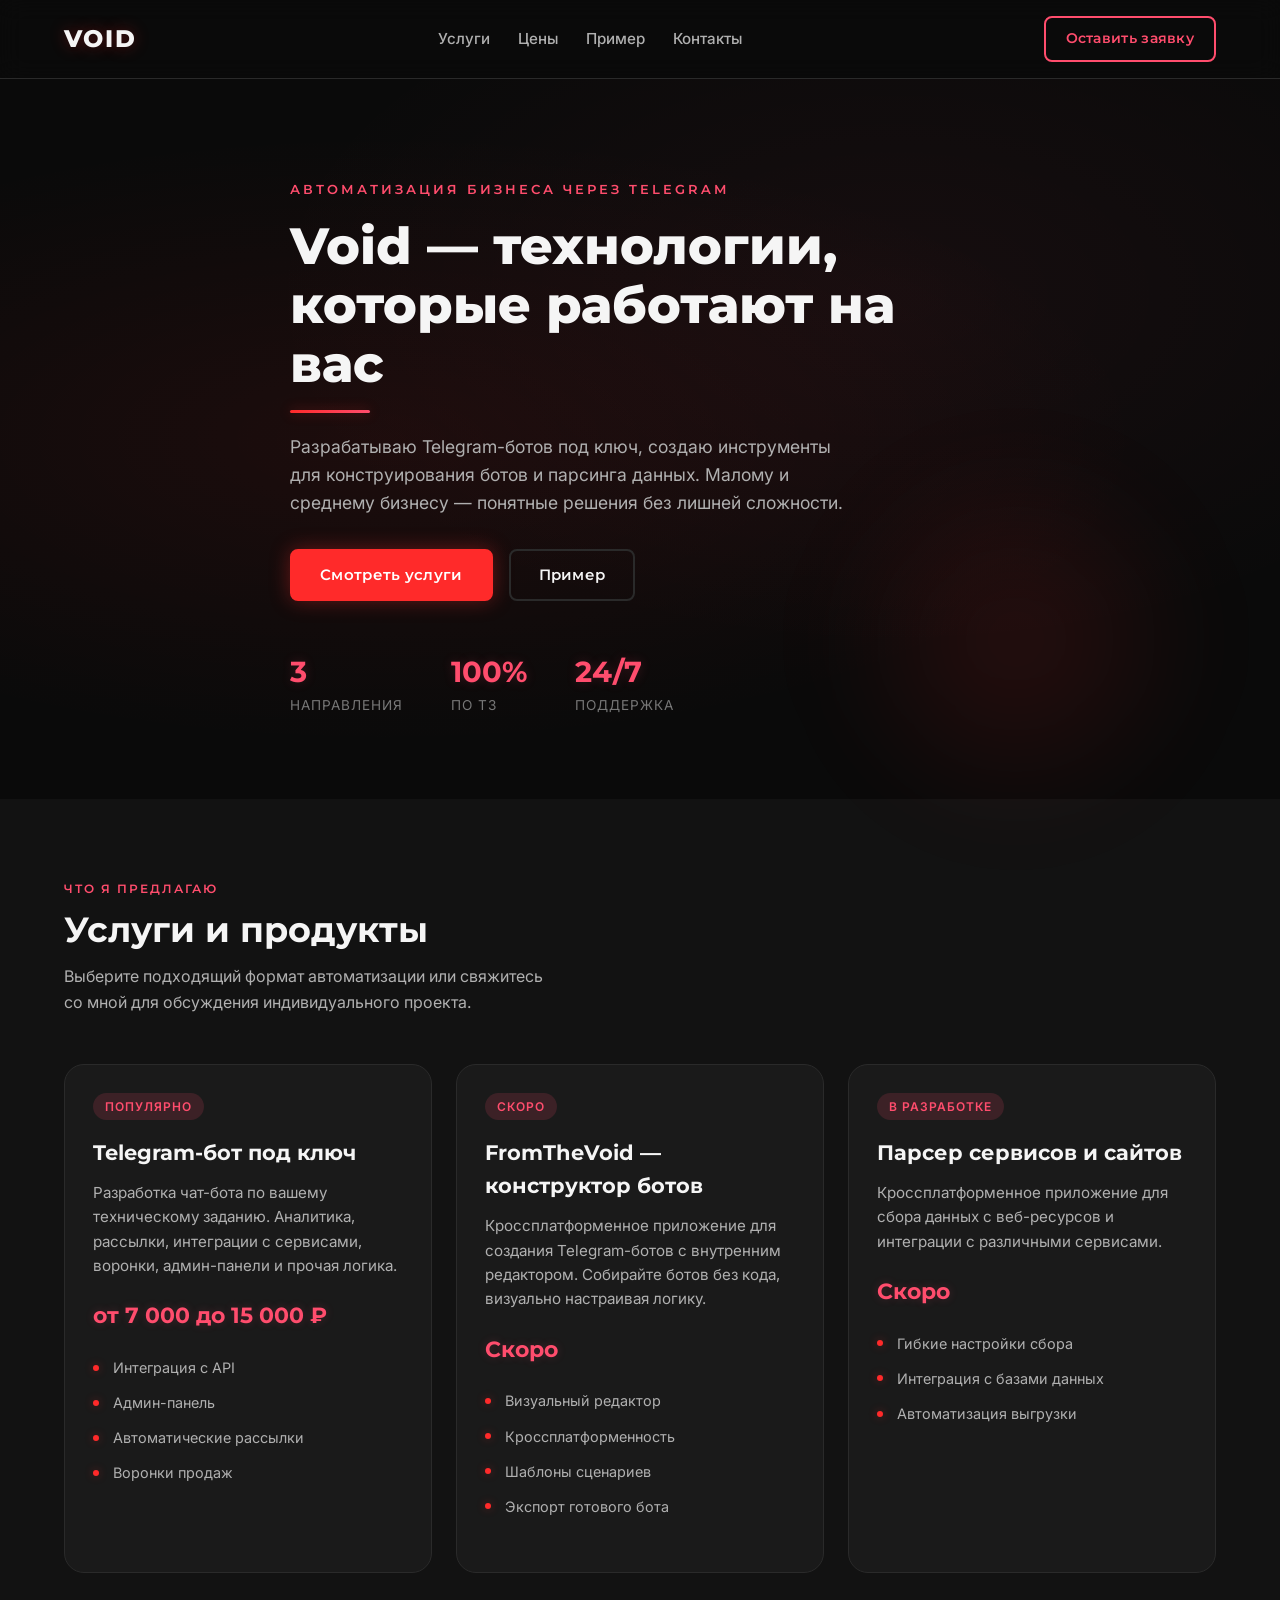
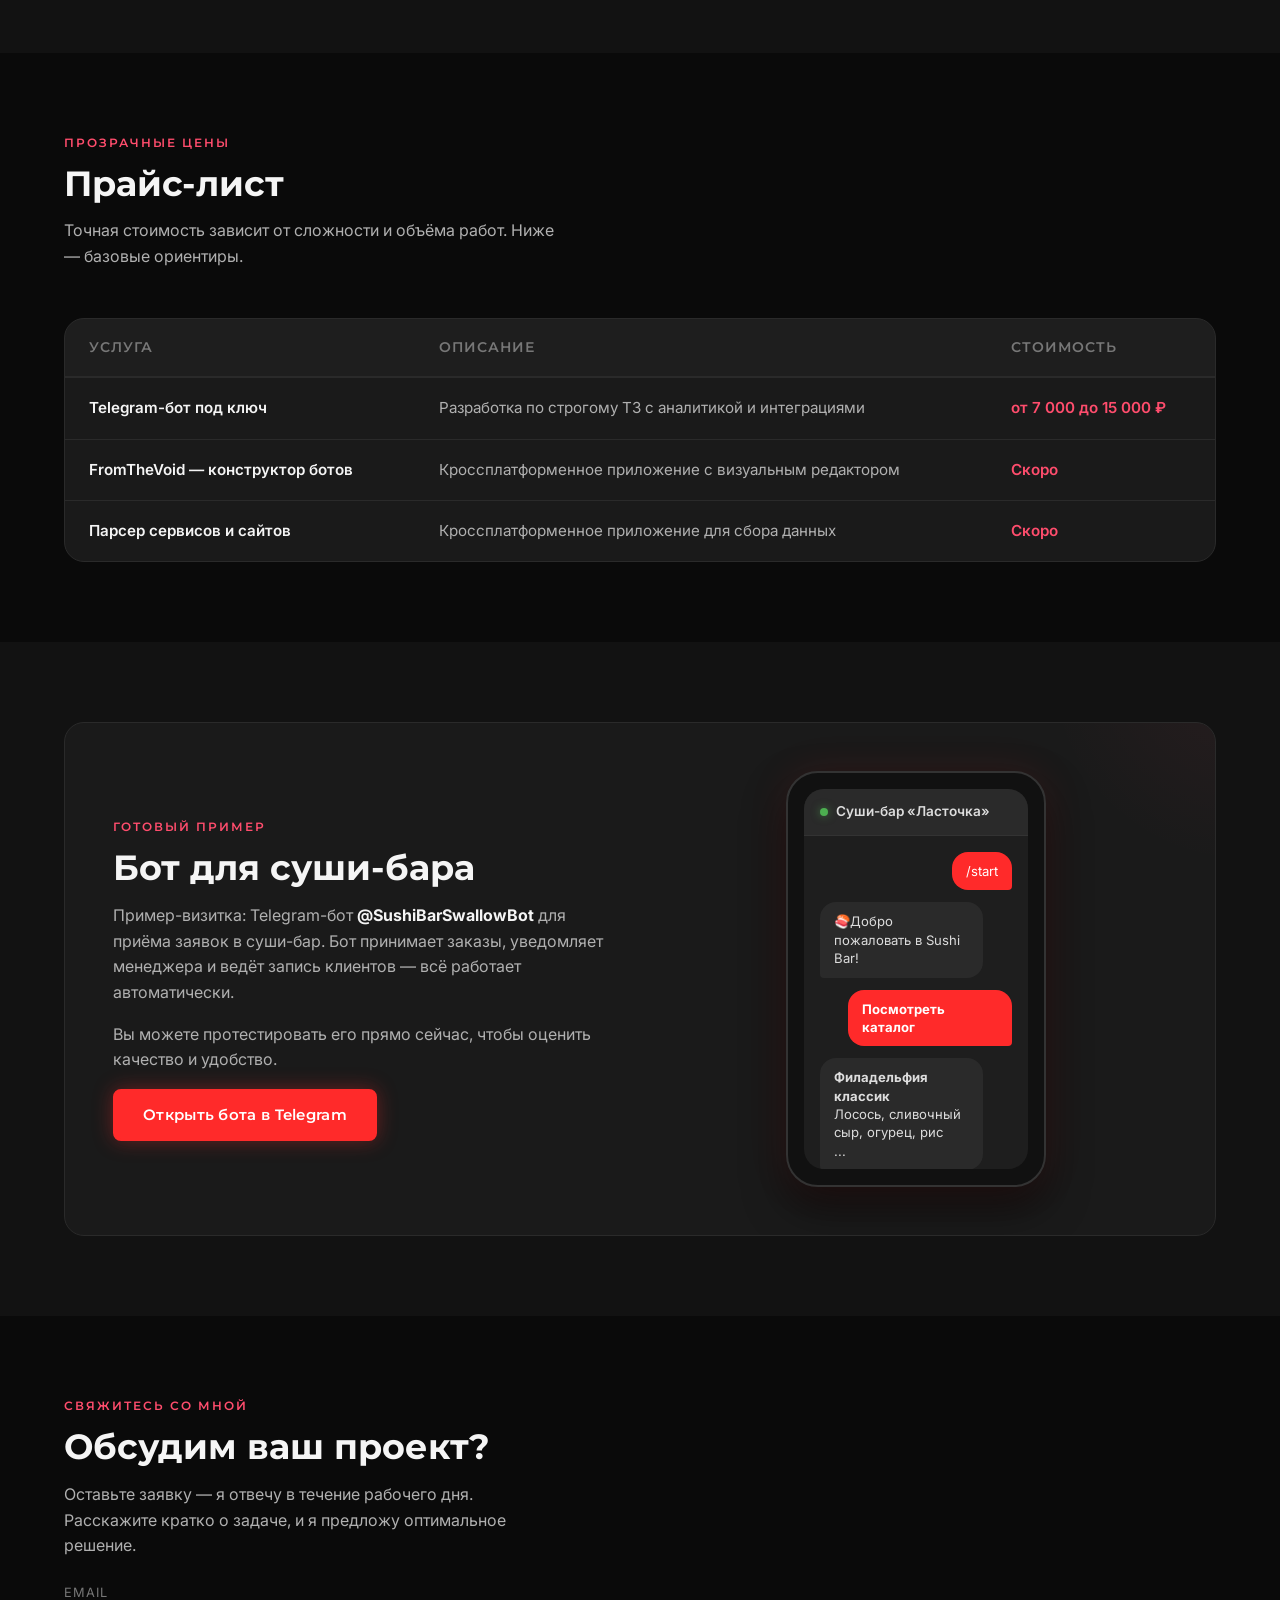
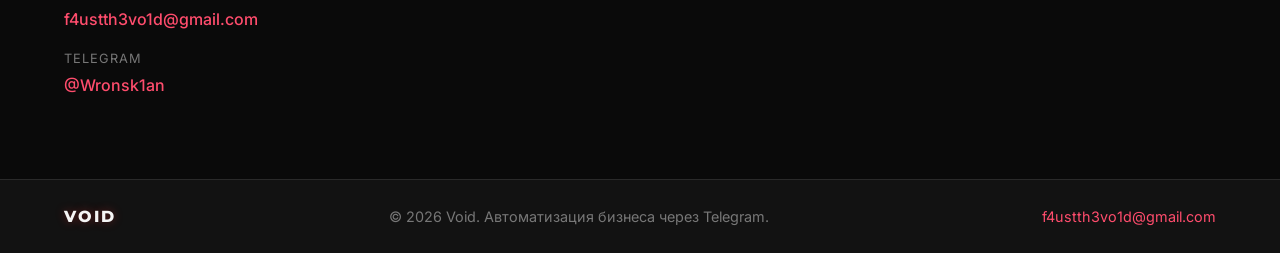
==== index.html @ 46e6a16b "Final change (27.08.26)" ====
<!DOCTYPE html>
<meta charset="UTF-8">
<html lang="ru">
<head>
  <meta charset="UTF-8">
  <meta name="viewport" content="width=device-width, initial-scale=1.0">
  <title>Void — автоматизация бизнеса</title>
  <link rel="preconnect" href="https://fonts.googleapis.com">
  <link rel="preconnect" href="https://fonts.gstatic.com" crossorigin>
  <link href="https://fonts.googleapis.com/css2?family=Inter:wght@400;500;600&family=Montserrat:wght@600;700;800&display=swap" rel="stylesheet">
  <link rel="stylesheet" href="styles.css">
</head>
<body>
  <header class="site-header">
    <div class="container header-inner">
      <a href="#" class="logo">VOID</a>
      <nav class="main-nav">
        <a href="#services">Услуги</a>
        <a href="#pricing">Цены</a>
        <a href="#example">Пример</a>
        <a href="#contact">Контакты</a>
      </nav>
      <a href="#contact" class="btn btn-outline header-cta">Оставить заявку</a>
    </div>
  </header>

  <main>
    <section class="hero">
      <div class="container">
        <div class="hero-content">
          <p class="hero-subtitle">Автоматизация бизнеса через Telegram</p>
          <h1 class="hero-title">Void — технологии, которые работают на вас</h1>
          <p class="hero-description">
            Разрабатываю Telegram-ботов под ключ, создаю инструменты для конструирования ботов и парсинга данных.
            Малому и среднему бизнесу — понятные решения без лишней сложности.
          </p>
          <div class="hero-actions">
            <a href="#services" class="btn btn-primary">Смотреть услуги</a>
            <a href="#example" class="btn btn-ghost">Пример</a>
          </div>
          <div class="hero-stats">
            <div class="stat-item">
              <span class="stat-value">3</span>
              <span class="stat-label">направления</span>
            </div>
            <div class="stat-item">
              <span class="stat-value">100%</span>
              <span class="stat-label">по ТЗ</span>
            </div>
            <div class="stat-item">
              <span class="stat-value">24/7</span>
              <span class="stat-label">поддержка</span>
            </div>
          </div>
        </div>
      </div>
      <div class="hero-glow"></div>
    </section>

    <section class="services" id="services">
      <div class="container">
        <div class="section-head">
          <p class="section-label">Что я предлагаю</p>
          <h2 class="section-title">Услуги и продукты</h2>
          <p class="section-desc">Выберите подходящий формат автоматизации или свяжитесь со мной для обсуждения индивидуального проекта.</p>
        </div>
        <div class="services-grid" id="services-grid">
	<!-- Карточки загружаются из JSON -->
        </div>
      </div>
    </section>

    <section class="pricing" id="pricing">
      <div class="container">
        <div class="section-head">
          <p class="section-label">Прозрачные цены</p>
          <h2 class="section-title">Прайс-лист</h2>
          <p class="section-desc">Точная стоимость зависит от сложности и объёма работ. Ниже — базовые ориентиры.</p>
        </div>
        <div class="pricing-table-wrapper">
          <table class="pricing-table">
            <thead>
              <tr>
                <th>Услуга</th>
                <th>Описание</th>
                <th>Стоимость</th>
              </tr>
            </thead>
            <tbody>
              <tr>
                <td data-label="Услуга">Telegram-бот под ключ</td>
                <td data-label="Описание">Разработка по строгому ТЗ с аналитикой и интеграциями</td>
                <td data-label="Стоимость">от 7 000 до 15 000 ₽</td>
              </tr>
              <tr>
                <td data-label="Услуга">FromTheVoid — конструктор ботов</td>
                <td data-label="Описание">Кроссплатформенное приложение с визуальным редактором</td>
                <td data-label="Стоимость">Скоро</td>
              </tr>
              <tr>
                <td data-label="Услуга">Парсер сервисов и сайтов</td>
                <td data-label="Описание">Кроссплатформенное приложение для сбора данных</td>
                <td data-label="Стоимость">Скоро</td>
              </tr>
            </tbody>
          </table>
        </div>
      </div>
    </section>

    <section class="example" id="example">
      <div class="container">
        <div class="example-card">
          <div class="example-info">
            <p class="section-label">Готовый пример</p>
            <h2 class="section-title">Бот для суши-бара</h2>
            <p class="example-text">
              Пример-визитка: Telegram-бот <strong>@SushiBarSwallowBot</strong> для приёма заявок в суши-бар.
              Бот принимает заказы, уведомляет менеджера и ведёт запись клиентов — всё работает автоматически.
            </p>
            <p class="example-text">
              Вы можете протестировать его прямо сейчас, чтобы оценить качество и удобство.
            </p>
            <a href="https://t.me/SushiBarSwallowBot" target="_blank" rel="noopener noreferrer" class="btn btn-primary">Открыть бота в Telegram</a>
          </div>
          <div class="example-visual">
            <div class="phone-mockup">
              <div class="phone-screen">
                <div class="chat-header">
                  <span class="chat-dot"></span>
                  <span>Суши-бар «Ласточка»</span>
                </div>
                <div class="chat-body">
                  <div class="chat-bubble user">/start</div>
                  <div class="chat-bubble bot">🍣Добро пожаловать в Sushi Bar!</div>
                  <div class="chat-bubble user"> <b>Посмотреть каталог</b> </div>
                  <div class="chat-bubble bot"><b>Филадельфия классик</b> <br> Лосось, сливочный сыр, огурец, рис <br> ...</div>
                </div>
              </div>
            </div>
          </div>
        </div>
      </div>
    </section>

    <section class="contact" id="contact">
      <div class="container">
        <div class="contact-grid">
          <div class="contact-info">
            <p class="section-label">Свяжитесь со мной</p>
            <h2 class="section-title">Обсудим ваш проект?</h2>
            <p class="section-desc">
              Оставьте заявку — я отвечу в течение рабочего дня. Расскажите кратко о задаче, и я предложу оптимальное решение.
            </p>
            <div class="contact-methods">
              <div class="contact-method">
                <span class="contact-method-label">Email</span>
                <a href="mailto:f4ustth3vo1d@gmail.com" class="contact-link">f4ustth3vo1d@gmail.com</a>
              </div>
              <div class="contact-method">
                <span class="contact-method-label">Telegram</span>
                <a href="https://t.me/Wronsk1an" class="contact-link" target="_blank" rel="noopener noreferrer">@Wronsk1an</a>
              </div>
            </div>
          </div>
          <!-- <form class="contact-form" id="contact-form">
            <div class="form-group">
              <label for="name">Ваше имя</label>
              <input type="text" id="name" name="name" placeholder="Как к вам обращаться" required>
            </div>
            <div class="form-group">
              <label for="email">Email или Telegram</label>
              <input type="text" id="email" name="email" placeholder="Для ответа" required>
            </div>
            <div class="form-group">
              <label for="message">Описание задачи</label>
              <textarea id="message" name="message" rows="4" placeholder="Кратко опишите, что нужно автоматизировать"></textarea>
            </div>
            <button type="submit" class="btn btn-primary btn-full">Отправить заявку</button>
            <p class="form-note">Нажимая кнопку, вы соглашаетесь на обработку персональных данных</p>
          </form> -->
        </div>
      </div>
    </section>
  </main>

  <footer class="site-footer">
    <div class="container footer-inner">
      <span class="footer-logo">VOID</span>
      <span class="footer-text">© 2026 Void. Автоматизация бизнеса через Telegram.</span>
      <a href="mailto:f4ustth3vo1d@gmail.com" class="footer-link">f4ustth3vo1d@gmail.com</a>
    </div>
  </footer>

  <script src="script.js"></script>
</body>
</html>
---- styles.css ----
:root {
  --bg-primary: #0a0a0a;
  --bg-secondary: #121212;
  --bg-card: #1a1a1a;
  --bg-card-hover: #202020;
  --text-primary: #f5f5f5;
  --text-secondary: #b0b0b0;
  --text-muted: #777777;
  --accent-red: #ff2a2a;
  --accent-red-dark: #cc1111;
  --accent-pink: #ff4d6d;
  --accent-glow: rgba(255, 42, 42, 0.35);
  --accent-glow-soft: rgba(255, 77, 109, 0.2);
  --border-color: #2a2a2a;
  --border-glow: rgba(255, 42, 42, 0.4);
  --radius: 12px;
  --radius-lg: 20px;
  --font-heading: 'Montserrat', sans-serif;
  --font-body: 'Inter', sans-serif;
  --transition: 0.3s ease;
}

* {
  margin: 0;
  padding: 0;
  box-sizing: border-box;
}

html {
  scroll-behavior: smooth;
}

body {
  background-color: var(--bg-primary);
  color: var(--text-primary);
  font-family: var(--font-body);
  line-height: 1.6;
  overflow-x: hidden;
}

.container {
  max-width: 1200px;
  margin: 0 auto;
  padding: 0 24px;
}

/* Кнопки */
.btn {
  display: inline-block;
  padding: 12px 28px;
  border-radius: 8px;
  font-family: var(--font-heading);
  font-weight: 600;
  font-size: 0.95rem;
  text-decoration: none;
  cursor: pointer;
  transition: all var(--transition);
  border: 2px solid transparent;
  letter-spacing: 0.3px;
}

.btn-primary {
  background-color: var(--accent-red);
  color: #fff;
  border-color: var(--accent-red);
  box-shadow: 0 0 20px var(--accent-glow);
}

.btn-primary:hover {
  background-color: var(--accent-red-dark);
  border-color: var(--accent-red-dark);
  box-shadow: 0 0 30px var(--accent-glow);
  transform: translateY(-2px);
}

.btn-outline {
  background: transparent;
  color: var(--accent-pink);
  border-color: var(--accent-pink);
}

.btn-outline:hover {
  background: var(--accent-glow-soft);
  box-shadow: 0 0 20px var(--accent-glow-soft);
}

.btn-ghost {
  background: transparent;
  color: var(--text-primary);
  border-color: var(--border-color);
}

.btn-ghost:hover {
  border-color: var(--accent-pink);
  color: var(--accent-pink);
}

.btn-full {
  width: 100%;
  justify-content: center;
}

/* Шапка */
.site-header {
  position: sticky;
  top: 0;
  z-index: 100;
  background-color: rgba(10, 10, 10, 0.9);
  backdrop-filter: blur(12px);
  border-bottom: 1px solid var(--border-color);
  padding: 16px 0;
}

.header-inner {
  display: flex;
  align-items: center;
  justify-content: space-between;
  gap: 24px;
}

.logo {
  font-family: var(--font-heading);
  font-weight: 800;
  font-size: 1.5rem;
  letter-spacing: 2px;
  color: var(--text-primary);
  text-decoration: none;
  text-shadow: 0 0 15px var(--accent-glow);
}

.main-nav {
  display: flex;
  gap: 28px;
}

.main-nav a {
  color: var(--text-secondary);
  text-decoration: none;
  font-weight: 500;
  font-size: 0.95rem;
  transition: color var(--transition);
}

.main-nav a:hover {
  color: var(--accent-pink);
  text-shadow: 0 0 10px var(--accent-glow-soft);
}

.header-cta {
  padding: 10px 20px;
  font-size: 0.85rem;
}

/* Hero */
.hero {
  position: relative;
  padding: 100px 0 80px;
  min-height: 80vh;
  display: flex;
  align-items: center;
  background: radial-gradient(ellipse at 30% 50%, rgba(255, 42, 42, 0.08) 0%, transparent 60%),
              radial-gradient(ellipse at 70% 30%, rgba(255, 77, 109, 0.05) 0%, transparent 50%);
}

.hero-content {
  max-width: 700px;
  position: relative;
  z-index: 2;
}

.hero-subtitle {
  font-family: var(--font-heading);
  font-weight: 600;
  text-transform: uppercase;
  letter-spacing: 3px;
  font-size: 0.8rem;
  color: var(--accent-pink);
  margin-bottom: 16px;
}

.hero-title {
  font-family: var(--font-heading);
  font-weight: 800;
  font-size: 3.2rem;
  line-height: 1.15;
  margin-bottom: 20px;
  color: var(--text-primary);
}

.hero-title::after {
  content: '';
  display: block;
  width: 80px;
  height: 3px;
  background: linear-gradient(90deg, var(--accent-red), var(--accent-pink));
  margin-top: 16px;
  border-radius: 2px;
  box-shadow: 0 0 12px var(--accent-glow);
}

.hero-description {
  font-size: 1.1rem;
  color: var(--text-secondary);
  margin-bottom: 32px;
  max-width: 560px;
}

.hero-actions {
  display: flex;
  gap: 16px;
  flex-wrap: wrap;
  margin-bottom: 48px;
}

.hero-stats {
  display: flex;
  gap: 48px;
}

.stat-item {
  display: flex;
  flex-direction: column;
}

.stat-value {
  font-family: var(--font-heading);
  font-weight: 700;
  font-size: 1.8rem;
  color: var(--accent-pink);
  text-shadow: 0 0 12px var(--accent-glow-soft);
}

.stat-label {
  font-size: 0.85rem;
  color: var(--text-muted);
  text-transform: uppercase;
  letter-spacing: 1px;
}

.hero-glow {
  position: absolute;
  top: 50%;
  right: 5%;
  width: 400px;
  height: 400px;
  background: radial-gradient(circle, rgba(255, 42, 42, 0.12) 0%, transparent 70%);
  border-radius: 50%;
  filter: blur(40px);
  z-index: 1;
  pointer-events: none;
}

/* Секции */
section {
  padding: 80px 0;
}

.section-head {
  max-width: 600px;
  margin-bottom: 48px;
}

.section-label {
  font-family: var(--font-heading);
  font-weight: 600;
  text-transform: uppercase;
  letter-spacing: 2px;
  font-size: 0.78rem;
  color: var(--accent-pink);
  margin-bottom: 8px;
}

.section-title {
  font-family: var(--font-heading);
  font-weight: 700;
  font-size: 2.2rem;
  line-height: 1.3;
  margin-bottom: 12px;
}

.section-desc {
  color: var(--text-secondary);
  font-size: 1rem;
  max-width: 500px;
}

/* Услуги */
.services {
  background-color: var(--bg-secondary);
}

.services-grid {
  display: grid;
  grid-template-columns: repeat(auto-fit, minmax(300px, 1fr));
  gap: 24px;
}

.service-card {
  background-color: var(--bg-card);
  border: 1px solid var(--border-color);
  border-radius: var(--radius-lg);
  padding: 28px;
  transition: all var(--transition);
  position: relative;
  overflow: hidden;
}

.service-card::before {
  content: '';
  position: absolute;
  top: 0;
  left: 0;
  right: 0;
  height: 3px;
  background: linear-gradient(90deg, var(--accent-red), var(--accent-pink));
  opacity: 0;
  transition: opacity var(--transition);
}

.service-card:hover {
  border-color: var(--border-glow);
  box-shadow: 0 0 30px var(--accent-glow-soft);
  transform: translateY(-4px);
}

.service-card:hover::before {
  opacity: 1;
}

.service-badge {
  display: inline-block;
  padding: 4px 12px;
  border-radius: 20px;
  font-size: 0.75rem;
  font-weight: 600;
  text-transform: uppercase;
  letter-spacing: 1px;
  background-color: rgba(255, 77, 109, 0.15);
  color: var(--accent-pink);
  margin-bottom: 16px;
}

.service-title {
  font-family: var(--font-heading);
  font-weight: 700;
  font-size: 1.3rem;
  margin-bottom: 12px;
  color: var(--text-primary);
}

.service-description {
  color: var(--text-secondary);
  font-size: 0.95rem;
  margin-bottom: 20px;
  flex-grow: 1;
}

.service-price {
  font-family: var(--font-heading);
  font-weight: 700;
  font-size: 1.4rem;
  color: var(--accent-pink);
  margin-bottom: 16px;
  text-shadow: 0 0 10px var(--accent-glow-soft);
}

.service-features {
  list-style: none;
  padding: 0;
  margin: 0 0 20px 0;
}

.service-features li {
  padding: 6px 0;
  color: var(--text-secondary);
  font-size: 0.9rem;
  position: relative;
  padding-left: 20px;
}

.service-features li::before {
  content: '';
  position: absolute;
  left: 0;
  top: 50%;
  transform: translateY(-50%);
  width: 6px;
  height: 6px;
  border-radius: 50%;
  background: var(--accent-red);
  box-shadow: 0 0 8px var(--accent-glow);
}

/* Прайс-лист */
.pricing {
  background-color: var(--bg-primary);
}

.pricing-table-wrapper {
  overflow-x: auto;
  border-radius: var(--radius-lg);
  border: 1px solid var(--border-color);
  background-color: var(--bg-card);
}

.pricing-table {
  width: 100%;
  border-collapse: collapse;
  min-width: 600px;
}

.pricing-table th {
  text-align: left;
  padding: 18px 24px;
  font-family: var(--font-heading);
  font-weight: 600;
  font-size: 0.85rem;
  text-transform: uppercase;
  letter-spacing: 1px;
  color: var(--text-muted);
  border-bottom: 2px solid var(--border-color);
  background-color: rgba(255, 255, 255, 0.02);
}

.pricing-table td {
  padding: 18px 24px;
  border-bottom: 1px solid var(--border-color);
  color: var(--text-secondary);
  font-size: 0.95rem;
}

.pricing-table tr:last-child td {
  border-bottom: none;
}

.pricing-table tr:hover td {
  background-color: rgba(255, 42, 42, 0.03);
}

.pricing-table td:first-child {
  font-weight: 600;
  color: var(--text-primary);
}

.pricing-table td:last-child {
  color: var(--accent-pink);
  font-weight: 600;
  white-space: nowrap;
}

/* Пример */
.example {
  background-color: var(--bg-secondary);
}

.example-card {
  display: grid;
  grid-template-columns: 1fr 1fr;
  gap: 48px;
  align-items: center;
  background-color: var(--bg-card);
  border-radius: var(--radius-lg);
  padding: 48px;
  border: 1px solid var(--border-color);
  position: relative;
  overflow: hidden;
}

.example-card::after {
  content: '';
  position: absolute;
  top: -50%;
  right: -20%;
  width: 400px;
  height: 400px;
  background: radial-gradient(circle, rgba(255, 77, 109, 0.06) 0%, transparent 70%);
  border-radius: 50%;
  pointer-events: none;
}

.example-info {
  position: relative;
  z-index: 1;
}

.example-text {
  color: var(--text-secondary);
  margin-bottom: 16px;
  font-size: 1rem;
}

.example-text strong {
  color: var(--text-primary);
}

.example-visual {
  display: flex;
  justify-content: center;
  position: relative;
  z-index: 1;
}

.phone-mockup {
  width: 260px;
  background-color: #111;
  border-radius: 32px;
  padding: 16px;
  border: 2px solid #333;
  box-shadow: 0 0 40px rgba(255, 42, 42, 0.1), 0 20px 40px rgba(0, 0, 0, 0.5);
}

.phone-screen {
  background-color: #1e1e1e;
  border-radius: 20px;
  overflow: hidden;
  height: 380px;
  display: flex;
  flex-direction: column;
}

.chat-header {
  background-color: #2a2a2a;
  padding: 12px 16px;
  display: flex;
  align-items: center;
  gap: 8px;
  font-size: 0.85rem;
  font-weight: 600;
  color: #ddd;
  border-bottom: 1px solid #333;
}

.chat-dot {
  width: 8px;
  height: 8px;
  border-radius: 50%;
  background-color: #4caf50;
  box-shadow: 0 0 8px rgba(76, 175, 80, 0.6);
}

.chat-body {
  padding: 16px;
  display: flex;
  flex-direction: column;
  gap: 12px;
  flex-grow: 1;
  overflow-y: auto;
}

.chat-bubble {
  max-width: 85%;
  padding: 10px 14px;
  border-radius: 16px;
  font-size: 0.82rem;
  line-height: 1.4;
  word-break: break-word;
}

.chat-bubble.user {
  align-self: flex-end;
  background-color: var(--accent-red);
  color: #fff;
  border-bottom-right-radius: 4px;
}

.chat-bubble.bot {
  align-self: flex-start;
  background-color: #2a2a2a;
  color: #ddd;
  border-bottom-left-radius: 4px;
}

/* Контакты */
.contact {
  background-color: var(--bg-primary);
  position: relative;
}

.contact-grid {
  display: grid;
  grid-template-columns: 1fr 1fr;
  gap: 48px;
  align-items: start;
}

.contact-methods {
  margin-top: 24px;
  display: flex;
  flex-direction: column;
  gap: 16px;
}

.contact-method {
  display: flex;
  flex-direction: column;
}

.contact-method-label {
  font-size: 0.8rem;
  text-transform: uppercase;
  letter-spacing: 1px;
  color: var(--text-muted);
  margin-bottom: 4px;
}

.contact-link {
  color: var(--accent-pink);
  text-decoration: none;
  font-weight: 500;
  transition: all var(--transition);
}

.contact-link:hover {
  text-shadow: 0 0 12px var(--accent-glow-soft);
  color: var(--accent-red);
}

.contact-form {
  background-color: var(--bg-card);
  border: 1px solid var(--border-color);
  border-radius: var(--radius-lg);
  padding: 32px;
}

.form-group {
  margin-bottom: 20px;
}

.form-group label {
  display: block;
  font-size: 0.85rem;
  font-weight: 500;
  margin-bottom: 6px;
  color: var(--text-secondary);
}

.form-group input,
.form-group textarea {
  width: 100%;
  padding: 12px 16px;
  background-color: var(--bg-secondary);
  border: 1px solid var(--border-color);
  border-radius: 8px;
  color: var(--text-primary);
  font-family: var(--font-body);
  font-size: 0.95rem;
  transition: all var(--transition);
  resize: vertical;
}

.form-group input:focus,
.form-group textarea:focus {
  outline: none;
  border-color: var(--accent-pink);
  box-shadow: 0 0 0 3px var(--accent-glow-soft);
}

.form-note {
  margin-top: 12px;
  font-size: 0.75rem;
  color: var(--text-muted);
  text-align: center;
}

/* Футер */
.site-footer {
  border-top: 1px solid var(--border-color);
  padding: 24px 0;
  background-color: var(--bg-secondary);
}

.footer-inner {
  display: flex;
  align-items: center;
  justify-content: space-between;
  gap: 16px;
  flex-wrap: wrap;
}

.footer-logo {
  font-family: var(--font-heading);
  font-weight: 800;
  letter-spacing: 2px;
  color: var(--text-primary);
  text-shadow: 0 0 10px var(--accent-glow);
}

.footer-text {
  color: var(--text-muted);
  font-size: 0.9rem;
}

.footer-link {
  color: var(--accent-pink);
  text-decoration: none;
  font-size: 0.9rem;
}

.footer-link:hover {
  text-shadow: 0 0 10px var(--accent-glow-soft);
}

/* Адаптивность */
@media (max-width: 992px) {
  .hero-title {
    font-size: 2.5rem;
  }

  .example-card {
    grid-template-columns: 1fr;
    padding: 32px;
  }

  .contact-grid {
    grid-template-columns: 1fr;
  }

  .hero-stats {
    gap: 24px;
  }
}

@media (max-width: 768px) {
  .main-nav {
    display: none;
  }

  .header-cta {
    display: none;
  }

  .hero {
    padding: 60px 0;
  }

  .hero-title {
    font-size: 2rem;
  }

  .hero-stats {
    flex-wrap: wrap;
    gap: 20px;
  }

  section {
    padding: 60px 0;
  }

  .section-title {
    font-size: 1.8rem;
  }

  .pricing-table th,
  .pricing-table td {
    padding: 12px 16px;
  }
}

@media (max-width: 480px) {
  .container {
    padding: 0 16px;
  }

  .hero-actions {
    flex-direction: column;
  }

  .btn {
    text-align: center;
  }
}

.service-card--placeholder {
  display: flex;
  flex-direction: column;
  align-items: center;
  justify-content: center;
  background-color: rgba(255, 255, 255, 0.02);
  border: 2px dashed var(--border-color);
  cursor: default;
  min-height: 250px;
  text-align: center;
  transition: all var(--transition);
}

.service-card--placeholder:hover {
  border-color: var(--accent-pink);
  background-color: rgba(255, 77, 109, 0.03);
  transform: none;
  box-shadow: none;
}

.service-card--placeholder::before {
  display: none; /* убираем верхнюю полосу-градиент */
}

.placeholder-icon {
  font-family: var(--font-heading);
  font-size: 2.5rem;
  font-weight: 300;
  color: var(--text-muted);
  line-height: 1;
  margin-bottom: 8px;
}

.placeholder-text {
  font-size: 0.9rem;
  color: var(--text-muted);
  letter-spacing: 0.5px;
}
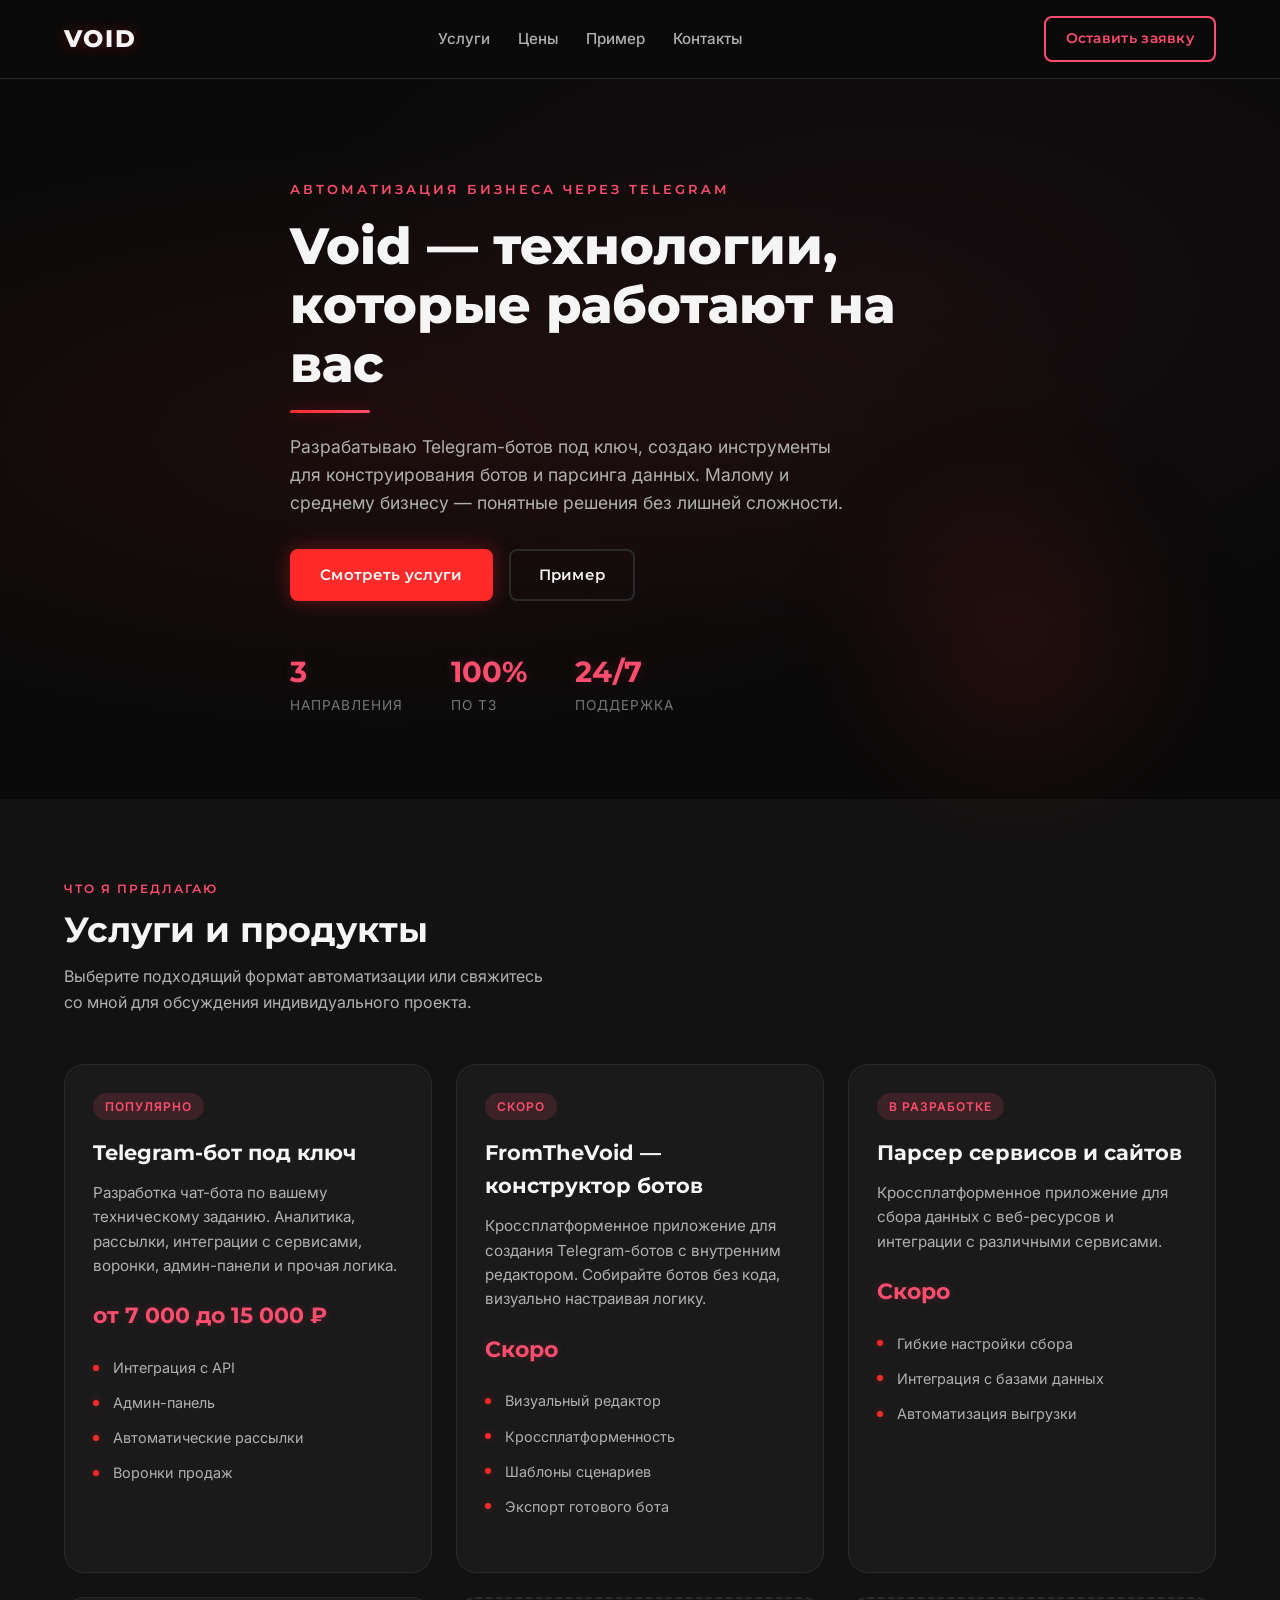
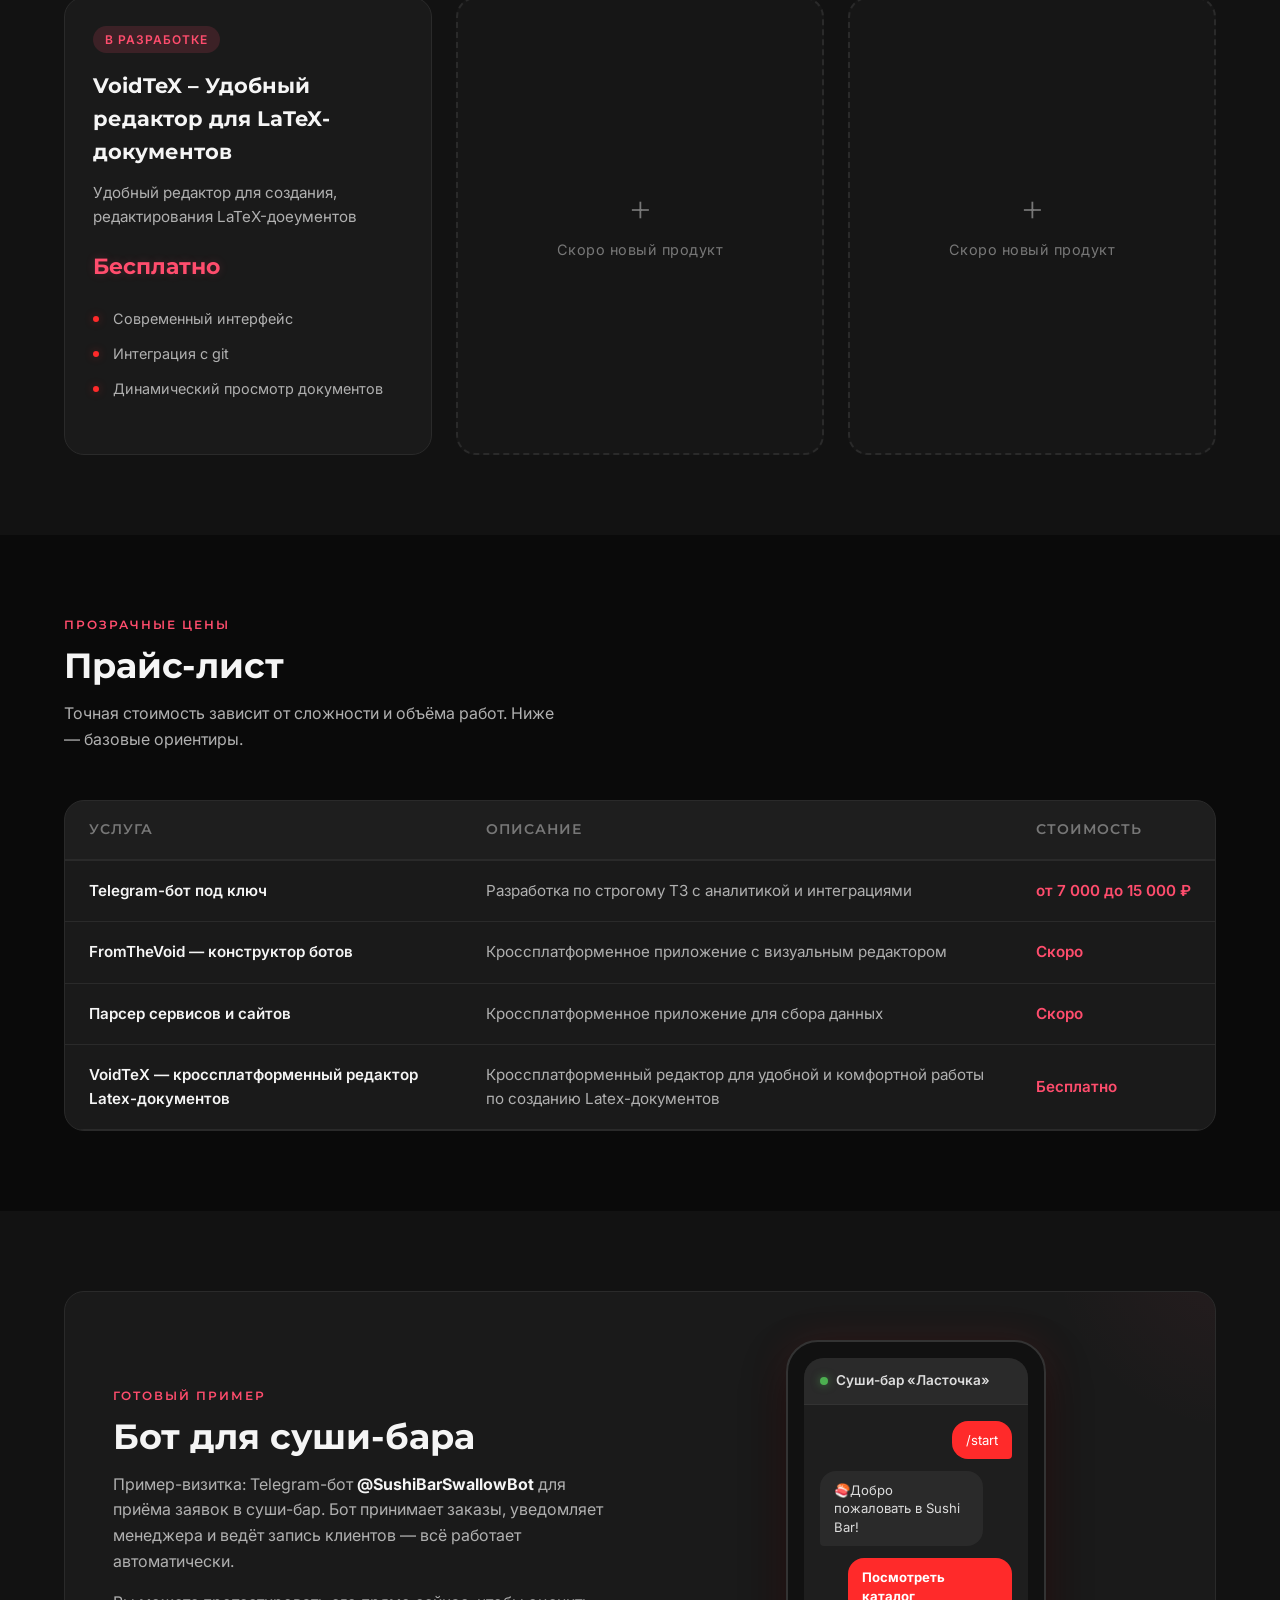
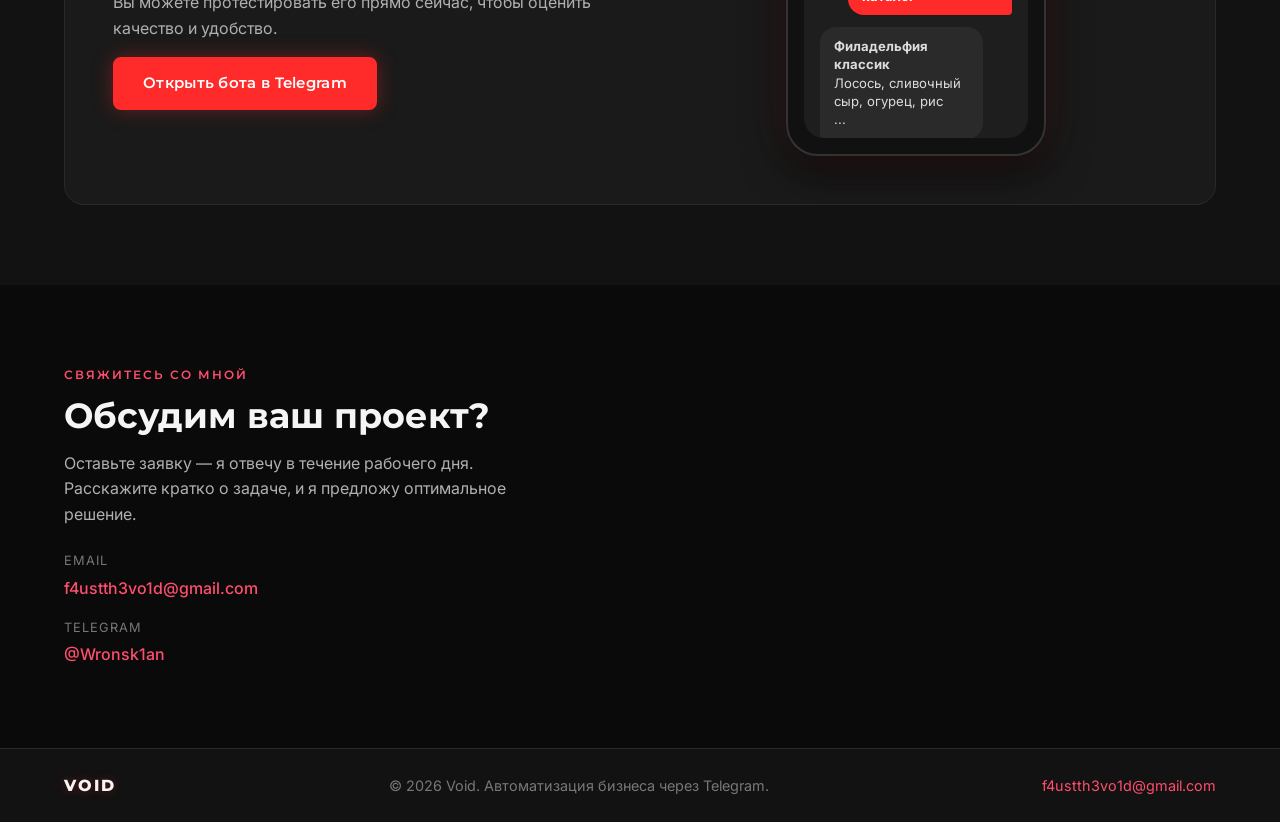
==== commit cde2b37f: "Update index.html: the VoidTeX good was added" ====
--- a/index.html
+++ b/index.html
@@ -101,7 +101,13 @@
                 <td data-label="Услуга">Парсер сервисов и сайтов</td>
                 <td data-label="Описание">Кроссплатформенное приложение для сбора данных</td>
                 <td data-label="Стоимость">Скоро</td>
-              </tr>
+              </tr>
+              <tr>
+                <td data-label="Услуга">VoidTeX — кроссплатформенный редактор Latex-документов</td>
+                <td data-label="Описание">Кроссплатформенный редактор для удобной и комфортной работы по созданию Latex-документов</td>
+                <td data-label="Стоимость">Бесплатно</td>
+              </tr>
+              <tr>
             </tbody>
           </table>
         </div>
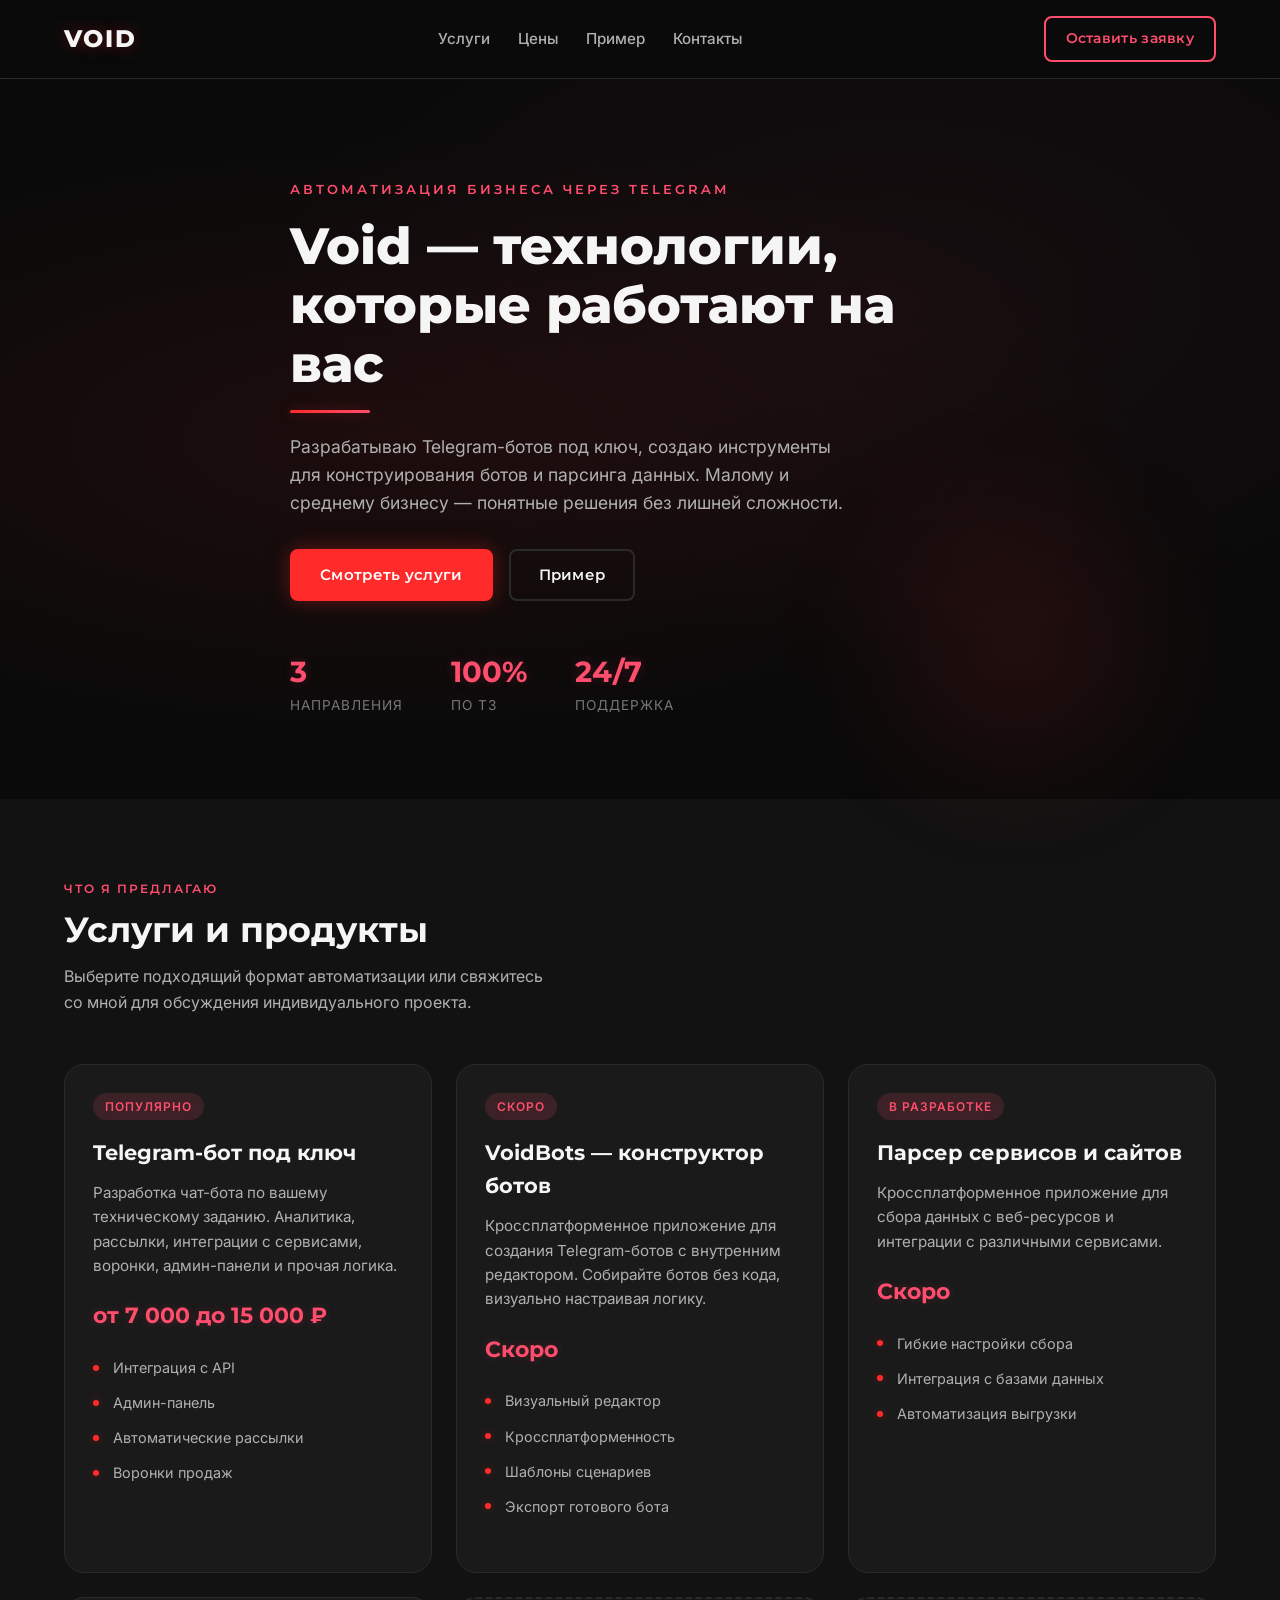
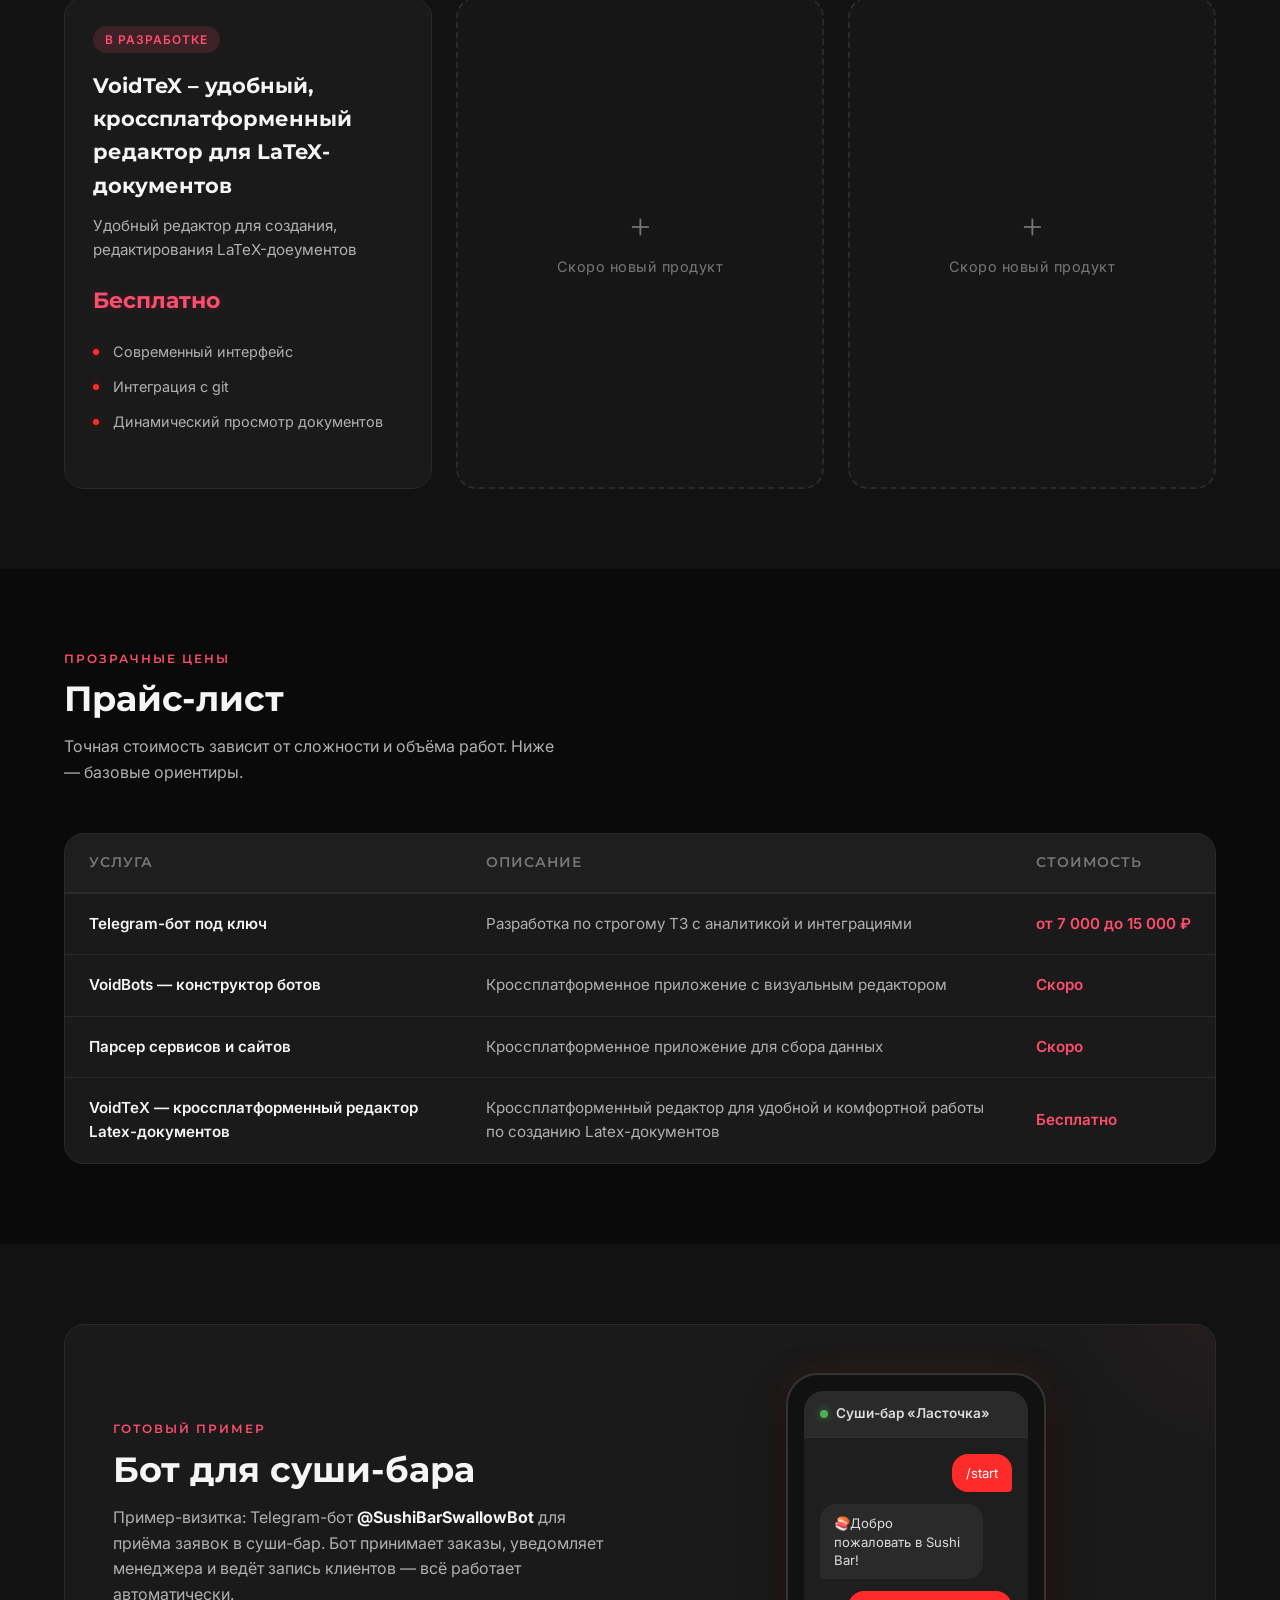
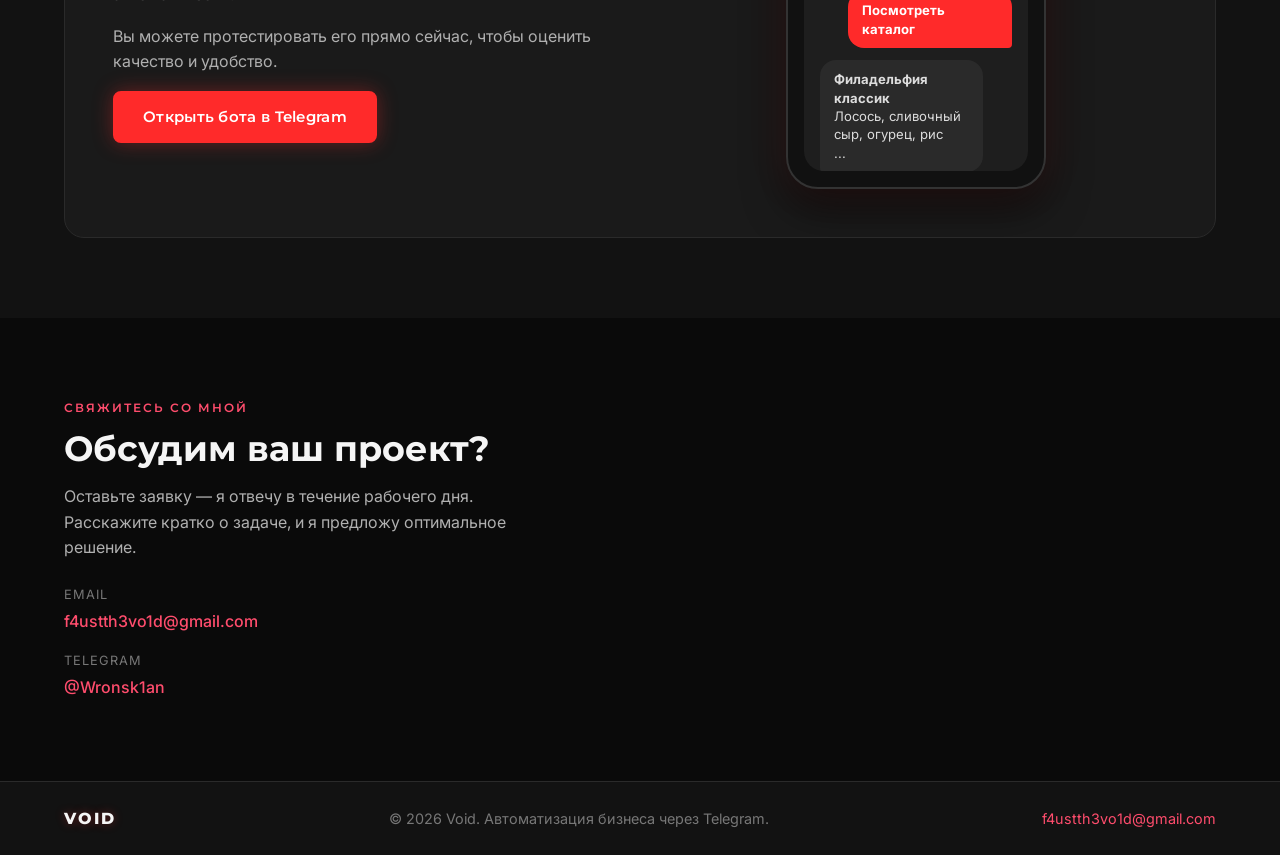
==== commit 35eae77f: "Update index.html" ====
--- a/index.html
+++ b/index.html
@@ -93,7 +93,7 @@
                 <td data-label="Стоимость">от 7 000 до 15 000 ₽</td>
               </tr>
               <tr>
-                <td data-label="Услуга">FromTheVoid — конструктор ботов</td>
+                <td data-label="Услуга">VoidBots — конструктор ботов</td> <!-- ранее FromTheVoid -->
                 <td data-label="Описание">Кроссплатформенное приложение с визуальным редактором</td>
                 <td data-label="Стоимость">Скоро</td>
               </tr>
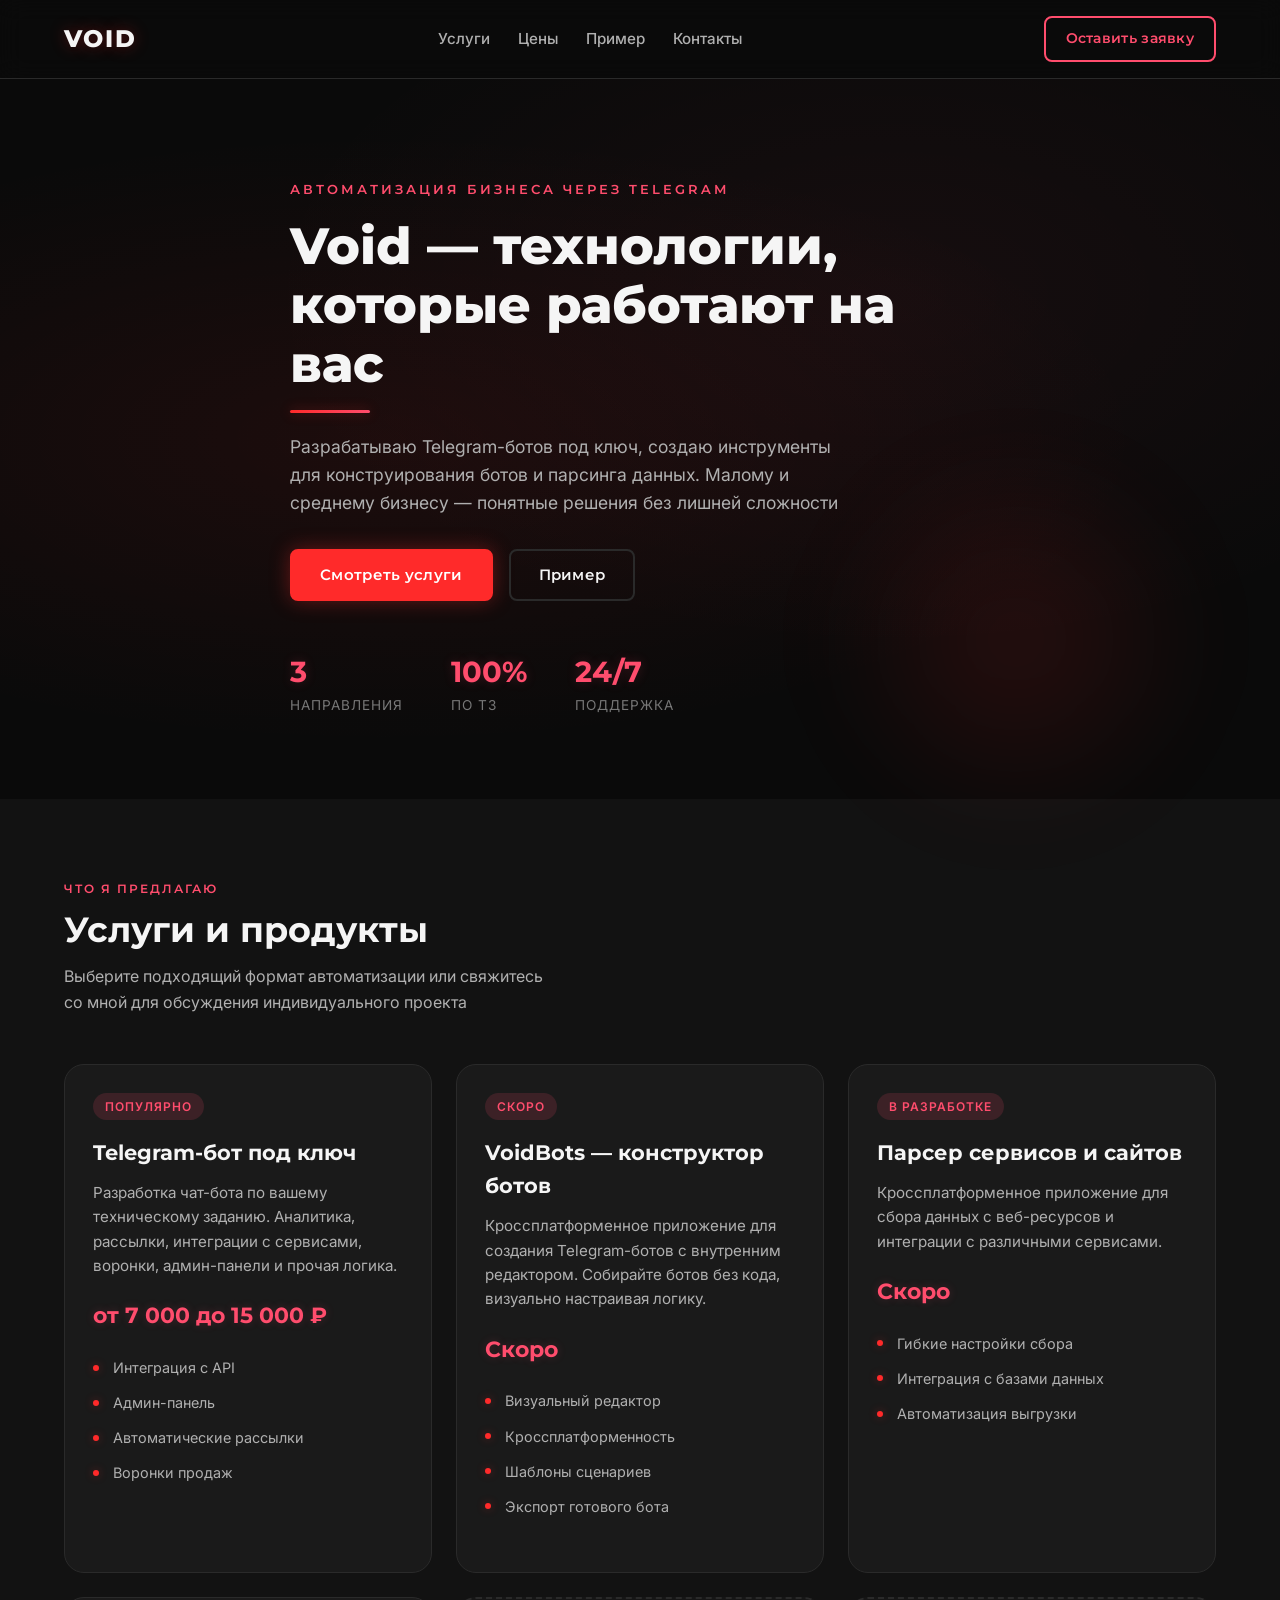
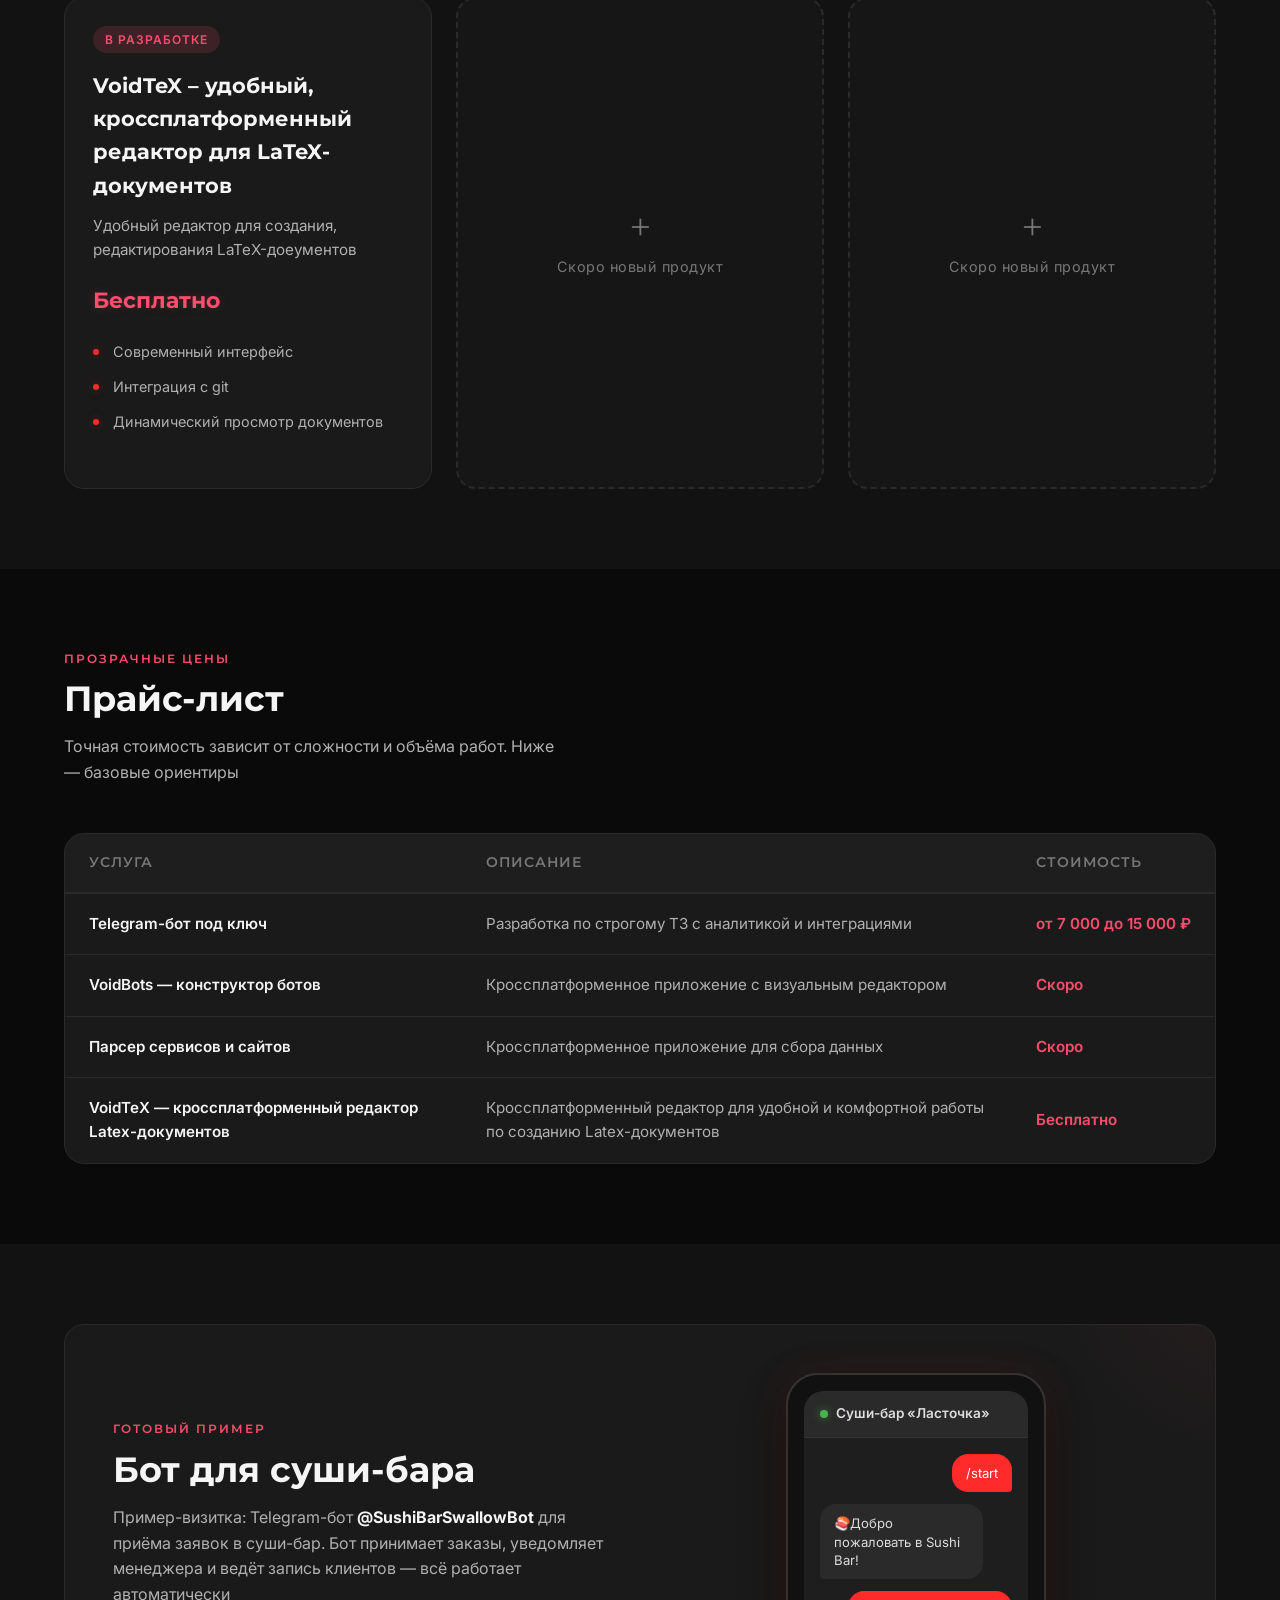
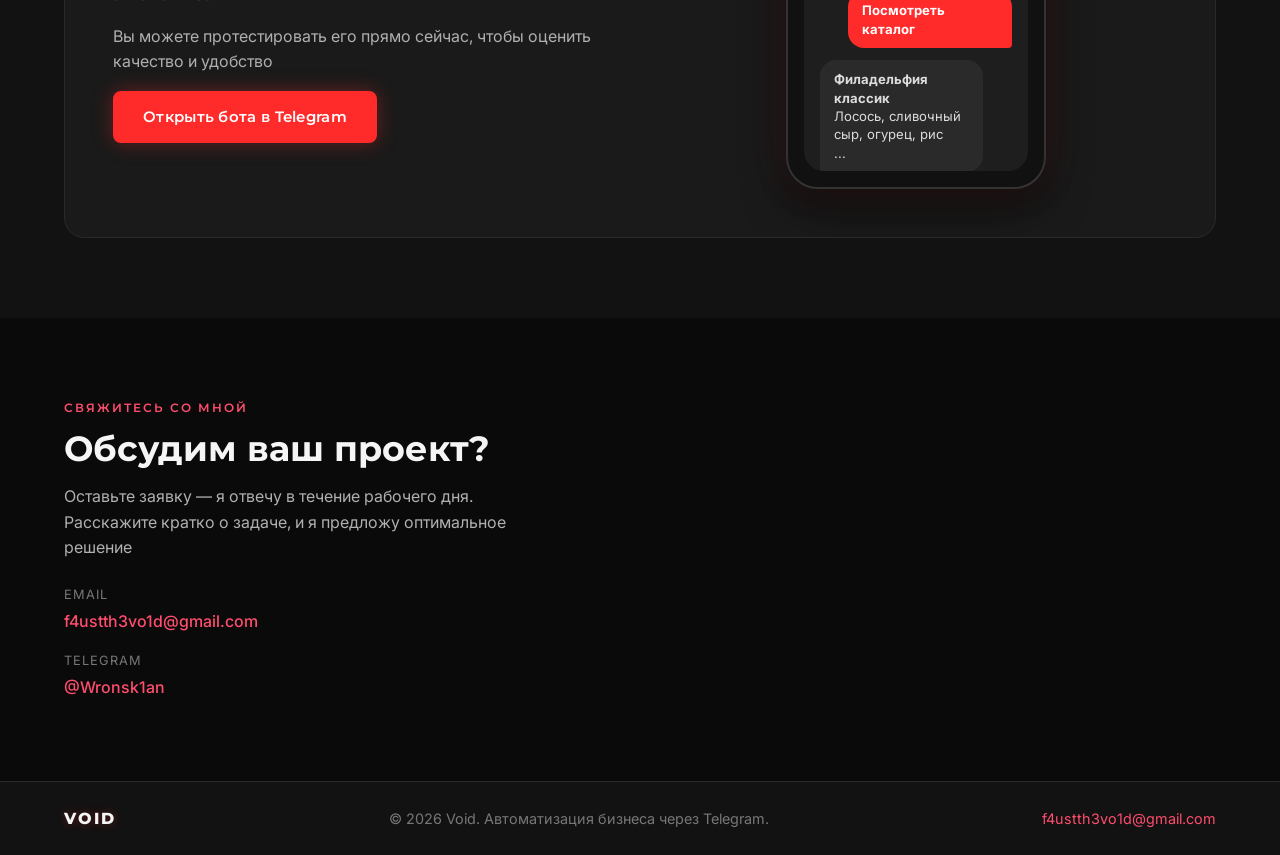
==== commit a5fb1e5a: "Update index.html The text of main page was enhanced" ====
--- a/index.html
+++ b/index.html
@@ -32,7 +32,7 @@
           <h1 class="hero-title">Void — технологии, которые работают на вас</h1>
           <p class="hero-description">
             Разрабатываю Telegram-ботов под ключ, создаю инструменты для конструирования ботов и парсинга данных.
-            Малому и среднему бизнесу — понятные решения без лишней сложности.
+            Малому и среднему бизнесу — понятные решения без лишней сложности
           </p>
           <div class="hero-actions">
             <a href="#services" class="btn btn-primary">Смотреть услуги</a>
@@ -62,7 +62,7 @@
         <div class="section-head">
           <p class="section-label">Что я предлагаю</p>
           <h2 class="section-title">Услуги и продукты</h2>
-          <p class="section-desc">Выберите подходящий формат автоматизации или свяжитесь со мной для обсуждения индивидуального проекта.</p>
+          <p class="section-desc">Выберите подходящий формат автоматизации или свяжитесь со мной для обсуждения индивидуального проекта</p>
         </div>
         <div class="services-grid" id="services-grid">
 	<!-- Карточки загружаются из JSON -->
@@ -75,7 +75,7 @@
         <div class="section-head">
           <p class="section-label">Прозрачные цены</p>
           <h2 class="section-title">Прайс-лист</h2>
-          <p class="section-desc">Точная стоимость зависит от сложности и объёма работ. Ниже — базовые ориентиры.</p>
+          <p class="section-desc">Точная стоимость зависит от сложности и объёма работ. Ниже — базовые ориентиры</p>
         </div>
         <div class="pricing-table-wrapper">
           <table class="pricing-table">
@@ -101,7 +101,7 @@
                 <td data-label="Услуга">Парсер сервисов и сайтов</td>
                 <td data-label="Описание">Кроссплатформенное приложение для сбора данных</td>
                 <td data-label="Стоимость">Скоро</td>
-              </tr>
+              </tr>
               <tr>
                 <td data-label="Услуга">VoidTeX — кроссплатформенный редактор Latex-документов</td>
                 <td data-label="Описание">Кроссплатформенный редактор для удобной и комфортной работы по созданию Latex-документов</td>
@@ -122,10 +122,10 @@
             <h2 class="section-title">Бот для суши-бара</h2>
             <p class="example-text">
               Пример-визитка: Telegram-бот <strong>@SushiBarSwallowBot</strong> для приёма заявок в суши-бар.
-              Бот принимает заказы, уведомляет менеджера и ведёт запись клиентов — всё работает автоматически.
+              Бот принимает заказы, уведомляет менеджера и ведёт запись клиентов — всё работает автоматически
             </p>
             <p class="example-text">
-              Вы можете протестировать его прямо сейчас, чтобы оценить качество и удобство.
+              Вы можете протестировать его прямо сейчас, чтобы оценить качество и удобство
             </p>
             <a href="https://t.me/SushiBarSwallowBot" target="_blank" rel="noopener noreferrer" class="btn btn-primary">Открыть бота в Telegram</a>
           </div>
@@ -156,7 +156,7 @@
             <p class="section-label">Свяжитесь со мной</p>
             <h2 class="section-title">Обсудим ваш проект?</h2>
             <p class="section-desc">
-              Оставьте заявку — я отвечу в течение рабочего дня. Расскажите кратко о задаче, и я предложу оптимальное решение.
+              Оставьте заявку — я отвечу в течение рабочего дня. Расскажите кратко о задаче, и я предложу оптимальное решение
             </p>
             <div class="contact-methods">
               <div class="contact-method">
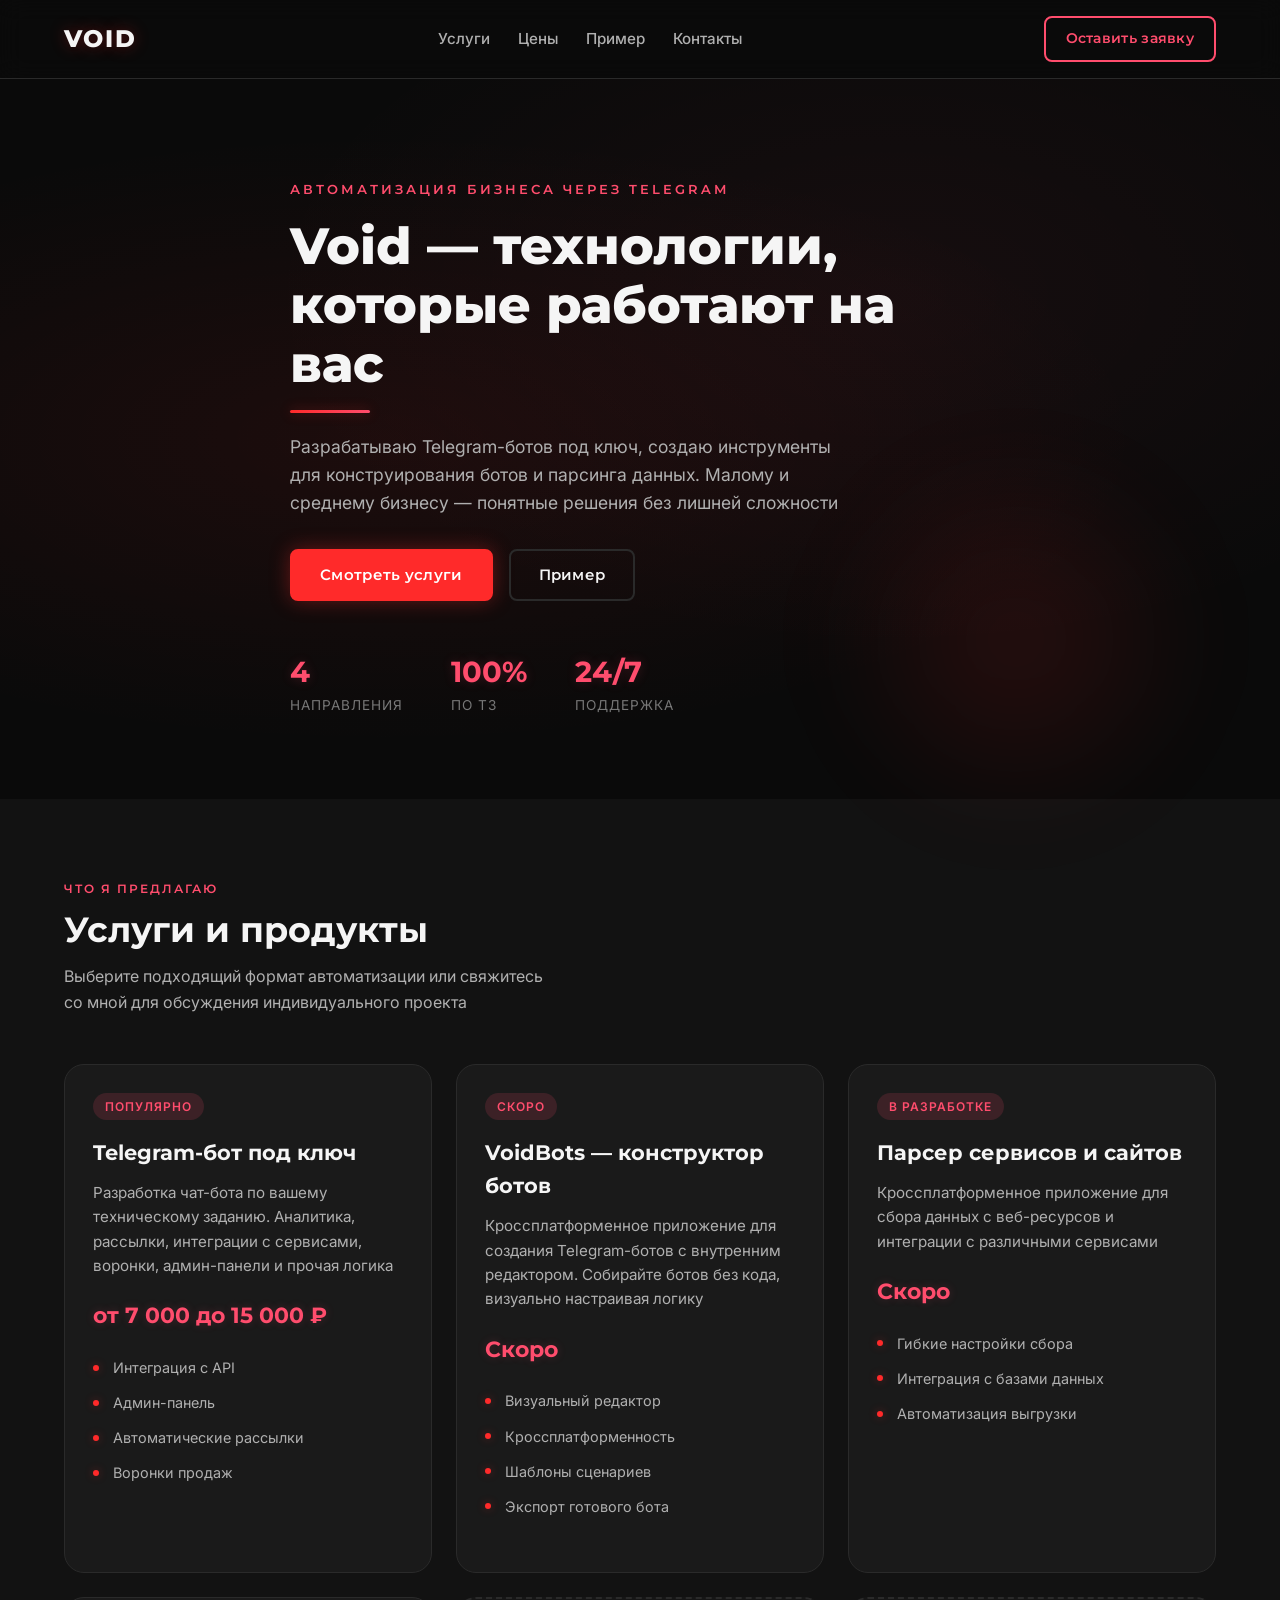
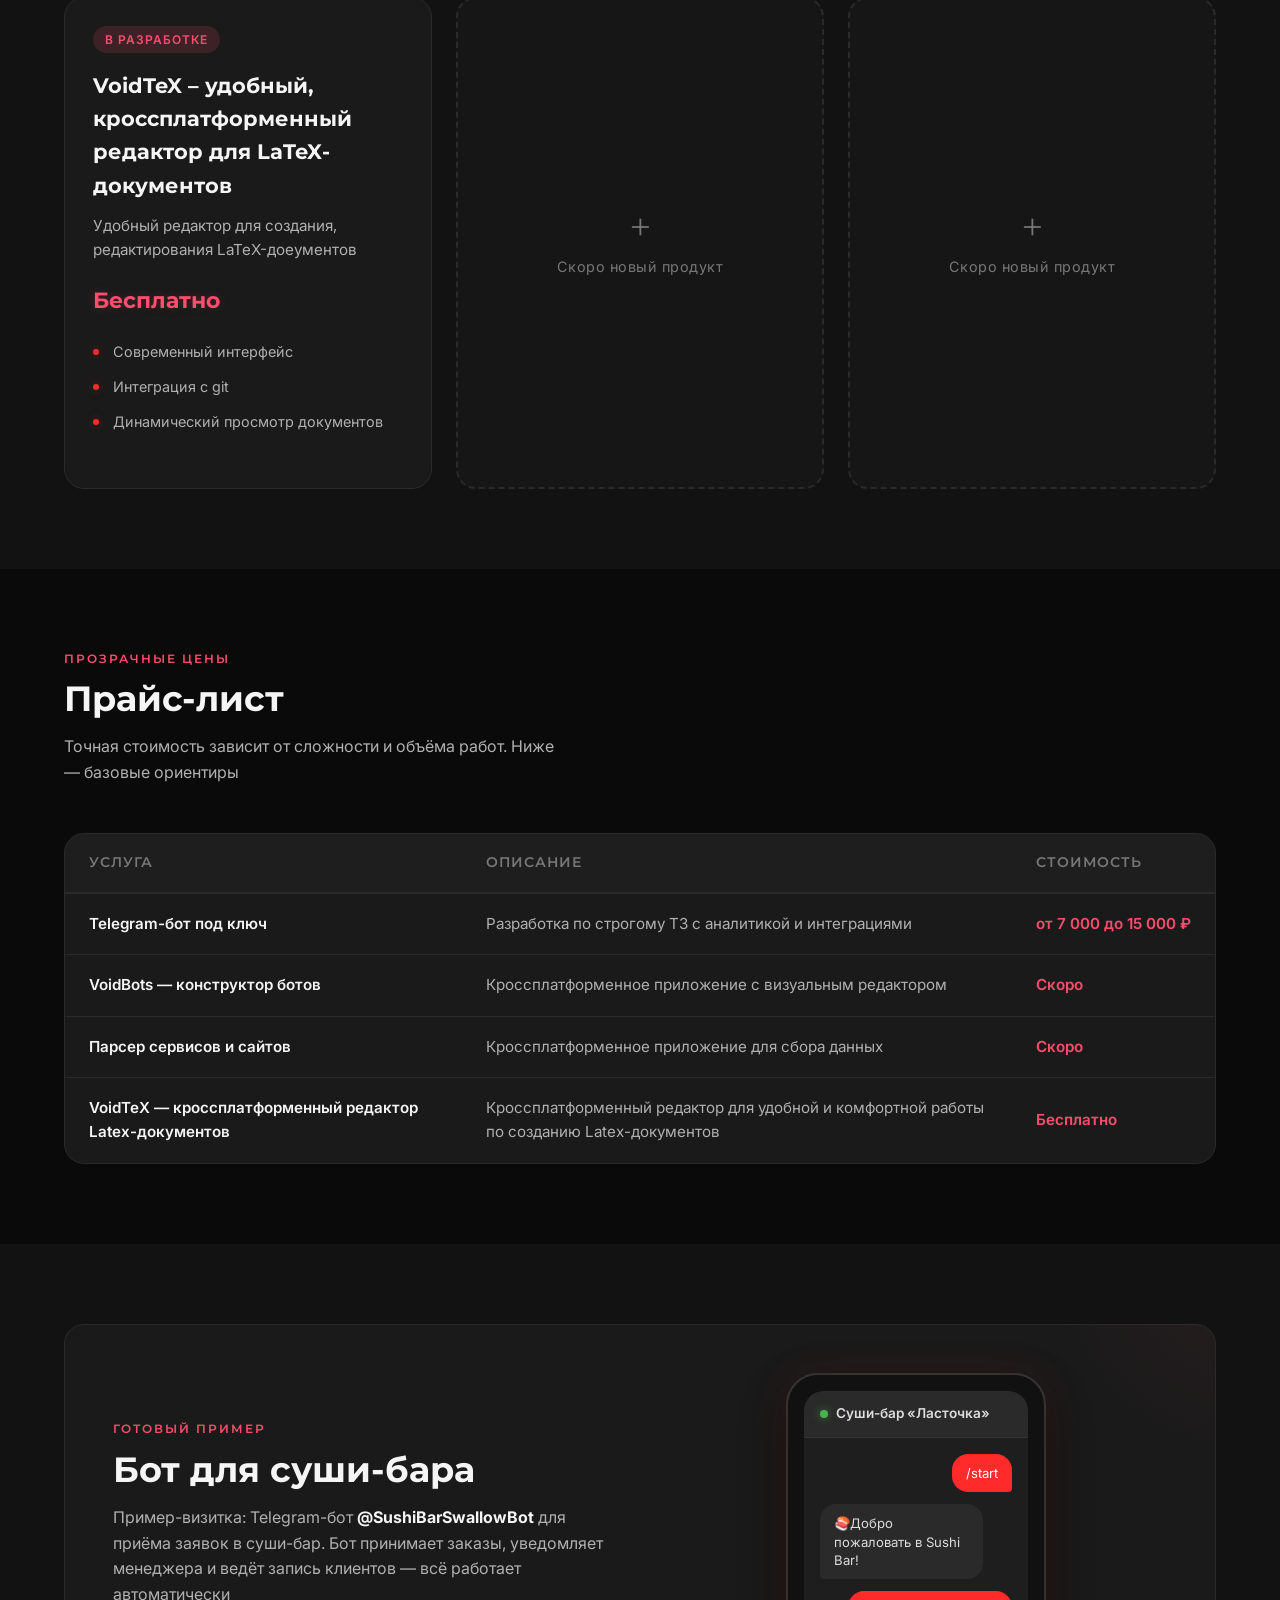
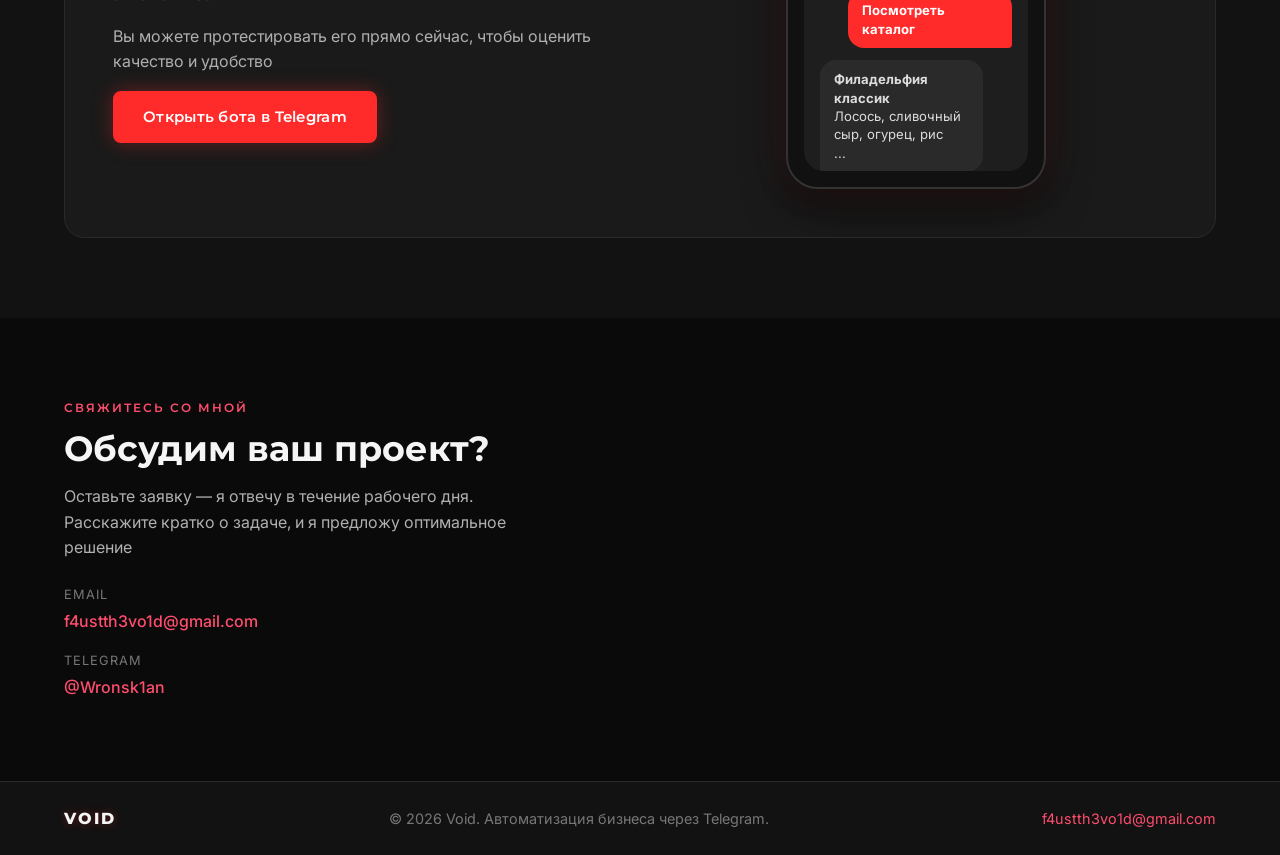
==== commit 24fa465d: "Update index.html The text of main page was impoved" ====
--- a/index.html
+++ b/index.html
@@ -40,7 +40,7 @@
           </div>
           <div class="hero-stats">
             <div class="stat-item">
-              <span class="stat-value">3</span>
+              <span class="stat-value">4</span>
               <span class="stat-label">направления</span>
             </div>
             <div class="stat-item">
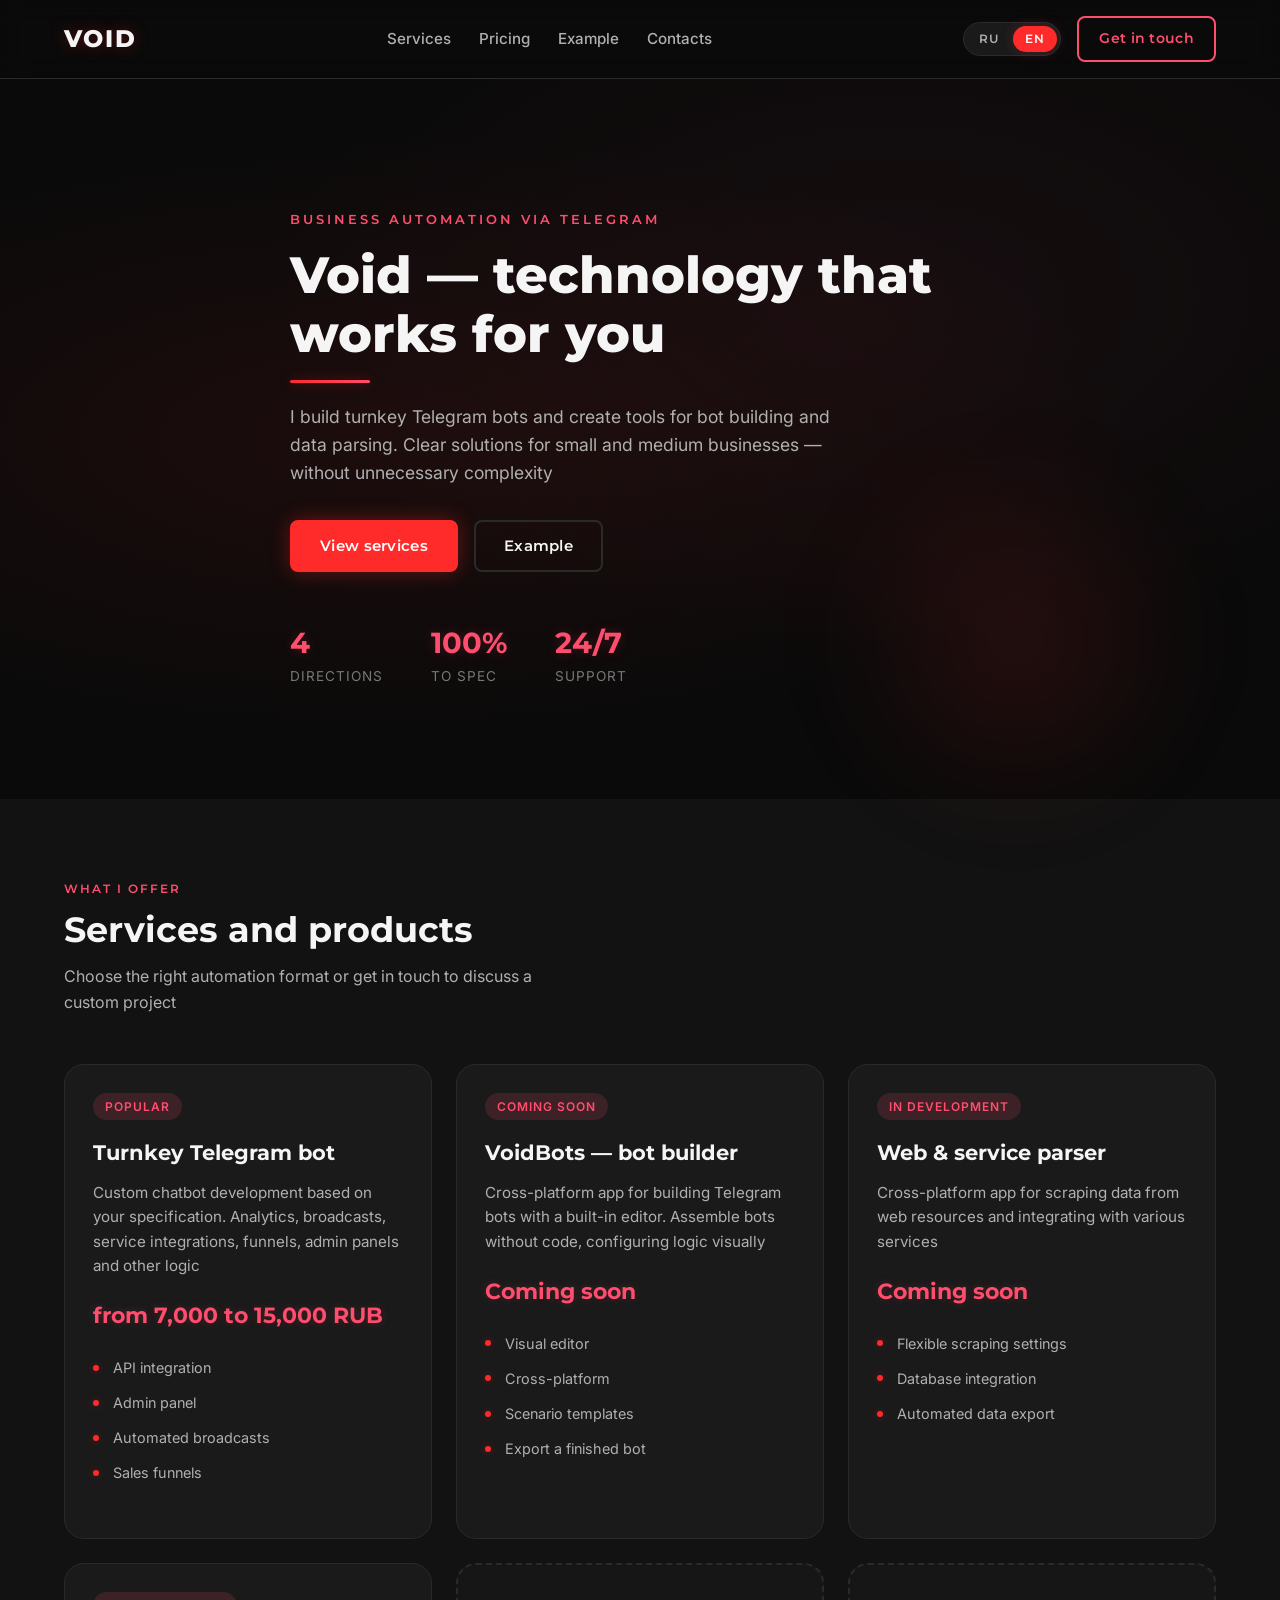
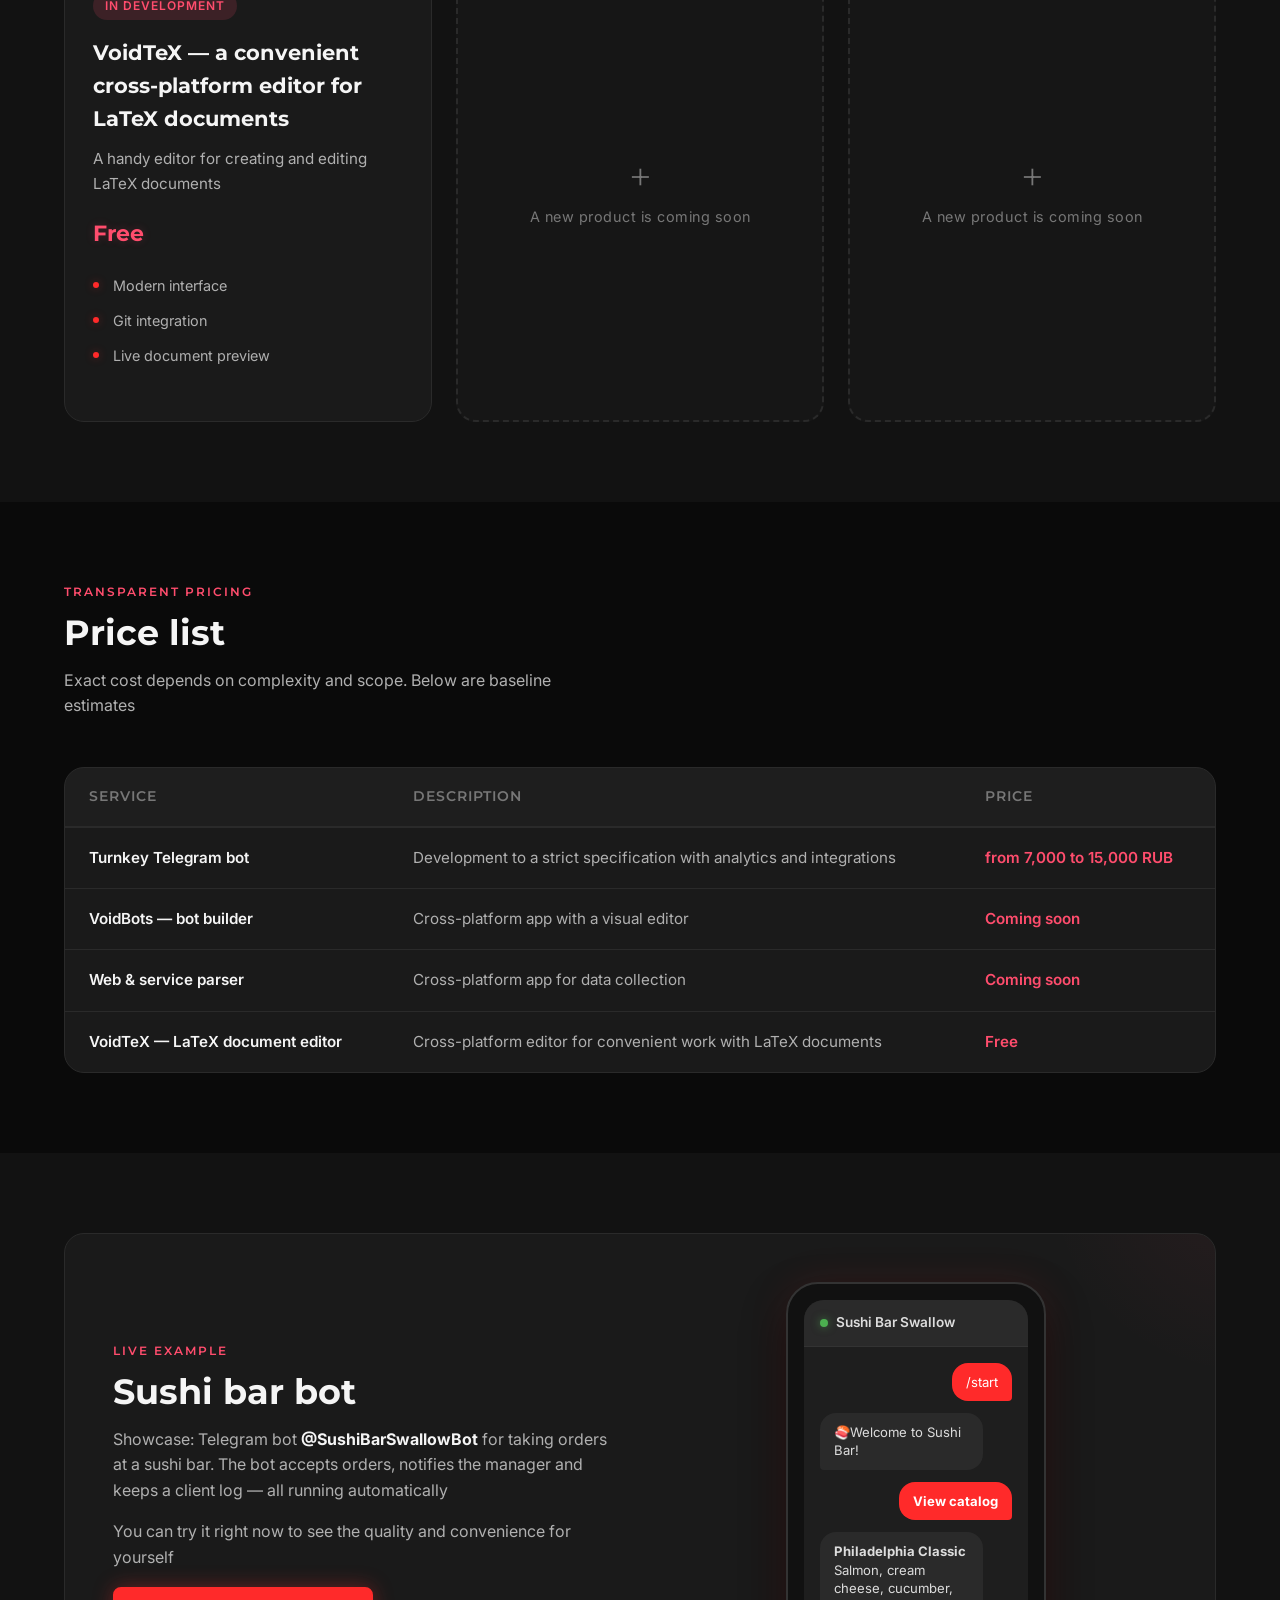
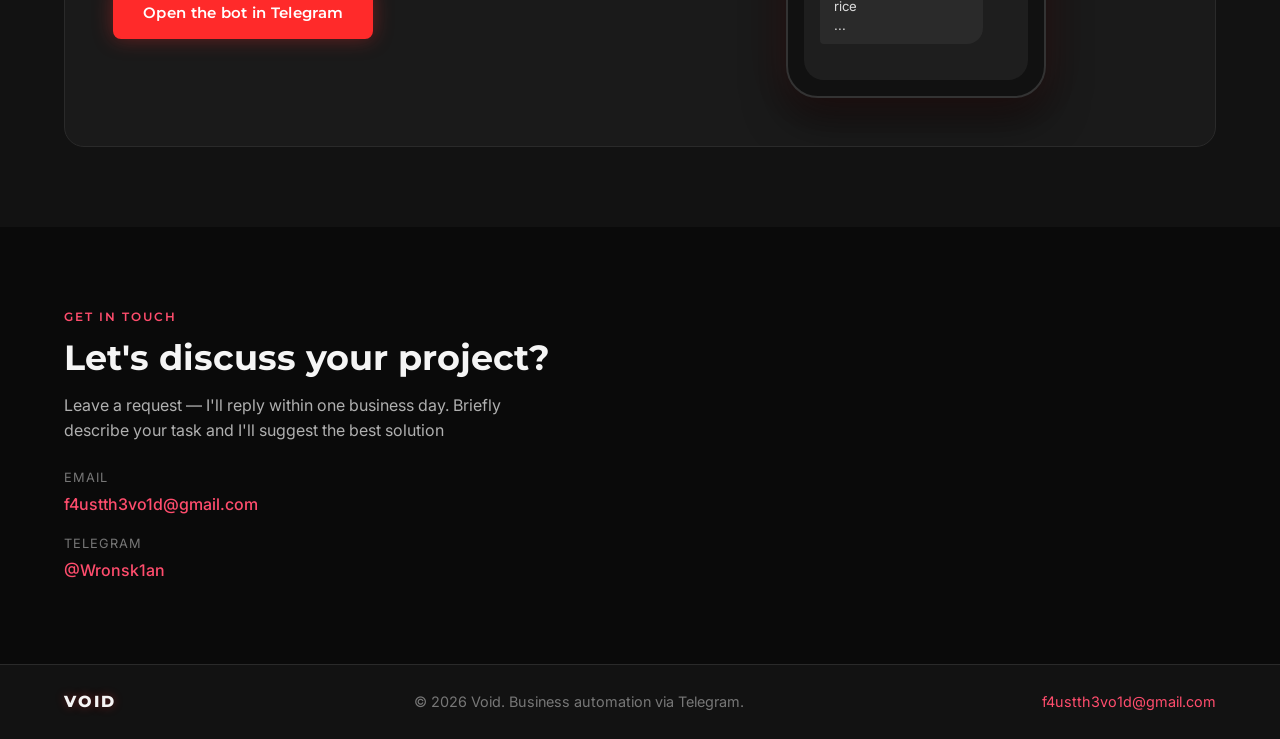
==== commit e4f49846: "The language selector was created" ====
--- a/index.html
+++ b/index.html
@@ -1,26 +1,31 @@
 <!DOCTYPE html>
-<meta charset="UTF-8">
 <html lang="ru">
 <head>
   <meta charset="UTF-8">
   <meta name="viewport" content="width=device-width, initial-scale=1.0">
-  <title>Void — автоматизация бизнеса</title>
+  <title data-i18n="meta.title">Void — автоматизация бизнеса</title>
   <link rel="preconnect" href="https://fonts.googleapis.com">
   <link rel="preconnect" href="https://fonts.gstatic.com" crossorigin>
   <link href="https://fonts.googleapis.com/css2?family=Inter:wght@400;500;600&family=Montserrat:wght@600;700;800&display=swap" rel="stylesheet">
-  <link rel="stylesheet" href="styles.css">
+  <link rel="stylesheet" href="assets/css/styles.css">
 </head>
 <body>
   <header class="site-header">
     <div class="container header-inner">
       <a href="#" class="logo">VOID</a>
       <nav class="main-nav">
-        <a href="#services">Услуги</a>
-        <a href="#pricing">Цены</a>
-        <a href="#example">Пример</a>
-        <a href="#contact">Контакты</a>
+        <a href="#services" data-i18n="nav.services">Услуги</a>
+        <a href="#pricing" data-i18n="nav.pricing">Цены</a>
+        <a href="#example" data-i18n="nav.example">Пример</a>
+        <a href="#contact" data-i18n="nav.contact">Контакты</a>
       </nav>
-      <a href="#contact" class="btn btn-outline header-cta">Оставить заявку</a>
+      <div class="header-actions">
+        <div class="lang-switcher" role="group" aria-label="Language">
+          <button type="button" class="lang-btn" data-lang-btn="ru">RU</button>
+          <button type="button" class="lang-btn" data-lang-btn="en">EN</button>
+        </div>
+        <a href="#contact" class="btn btn-outline header-cta" data-i18n="nav.cta">Оставить заявку</a>
+      </div>
     </div>
   </header>
 
@@ -28,28 +33,28 @@
     <section class="hero">
       <div class="container">
         <div class="hero-content">
-          <p class="hero-subtitle">Автоматизация бизнеса через Telegram</p>
-          <h1 class="hero-title">Void — технологии, которые работают на вас</h1>
-          <p class="hero-description">
+          <p class="hero-subtitle" data-i18n="hero.subtitle">Автоматизация бизнеса через Telegram</p>
+          <h1 class="hero-title" data-i18n="hero.title">Void — технологии, которые работают на вас</h1>
+          <p class="hero-description" data-i18n="hero.description">
             Разрабатываю Telegram-ботов под ключ, создаю инструменты для конструирования ботов и парсинга данных.
             Малому и среднему бизнесу — понятные решения без лишней сложности
           </p>
           <div class="hero-actions">
-            <a href="#services" class="btn btn-primary">Смотреть услуги</a>
-            <a href="#example" class="btn btn-ghost">Пример</a>
+            <a href="#services" class="btn btn-primary" data-i18n="hero.btn.services">Смотреть услуги</a>
+            <a href="#example" class="btn btn-ghost" data-i18n="hero.btn.example">Пример</a>
           </div>
           <div class="hero-stats">
             <div class="stat-item">
               <span class="stat-value">4</span>
-              <span class="stat-label">направления</span>
+              <span class="stat-label" data-i18n="hero.stats.directions">направления</span>
             </div>
             <div class="stat-item">
               <span class="stat-value">100%</span>
-              <span class="stat-label">по ТЗ</span>
+              <span class="stat-label" data-i18n="hero.stats.spec">по ТЗ</span>
             </div>
             <div class="stat-item">
               <span class="stat-value">24/7</span>
-              <span class="stat-label">поддержка</span>
+              <span class="stat-label" data-i18n="hero.stats.support">поддержка</span>
             </div>
           </div>
         </div>
@@ -60,12 +65,12 @@
     <section class="services" id="services">
       <div class="container">
         <div class="section-head">
-          <p class="section-label">Что я предлагаю</p>
-          <h2 class="section-title">Услуги и продукты</h2>
-          <p class="section-desc">Выберите подходящий формат автоматизации или свяжитесь со мной для обсуждения индивидуального проекта</p>
+          <p class="section-label" data-i18n="services.label">Что я предлагаю</p>
+          <h2 class="section-title" data-i18n="services.title">Услуги и продукты</h2>
+          <p class="section-desc" data-i18n="services.desc">Выберите подходящий формат автоматизации или свяжитесь со мной для обсуждения индивидуального проекта</p>
         </div>
         <div class="services-grid" id="services-grid">
-	<!-- Карточки загружаются из JSON -->
+          <!-- Карточки загружаются из script.js -->
         </div>
       </div>
     </section>
@@ -73,41 +78,40 @@
     <section class="pricing" id="pricing">
       <div class="container">
         <div class="section-head">
-          <p class="section-label">Прозрачные цены</p>
-          <h2 class="section-title">Прайс-лист</h2>
-          <p class="section-desc">Точная стоимость зависит от сложности и объёма работ. Ниже — базовые ориентиры</p>
+          <p class="section-label" data-i18n="pricing.label">Прозрачные цены</p>
+          <h2 class="section-title" data-i18n="pricing.title">Прайс-лист</h2>
+          <p class="section-desc" data-i18n="pricing.desc">Точная стоимость зависит от сложности и объёма работ. Ниже — базовые ориентиры</p>
         </div>
         <div class="pricing-table-wrapper">
           <table class="pricing-table">
             <thead>
               <tr>
-                <th>Услуга</th>
-                <th>Описание</th>
-                <th>Стоимость</th>
+                <th data-i18n="pricing.th.service">Услуга</th>
+                <th data-i18n="pricing.th.description">Описание</th>
+                <th data-i18n="pricing.th.price">Стоимость</th>
               </tr>
             </thead>
             <tbody>
               <tr>
-                <td data-label="Услуга">Telegram-бот под ключ</td>
-                <td data-label="Описание">Разработка по строгому ТЗ с аналитикой и интеграциями</td>
-                <td data-label="Стоимость">от 7 000 до 15 000 ₽</td>
+                <td data-i18n="pricing.row.bot.service">Telegram-бот под ключ</td>
+                <td data-i18n="pricing.row.bot.description">Разработка по строгому ТЗ с аналитикой и интеграциями</td>
+                <td data-i18n="pricing.row.bot.price">от 7 000 до 15 000 ₽</td>
               </tr>
               <tr>
-                <td data-label="Услуга">VoidBots — конструктор ботов</td> <!-- ранее FromTheVoid -->
-                <td data-label="Описание">Кроссплатформенное приложение с визуальным редактором</td>
-                <td data-label="Стоимость">Скоро</td>
+                <td data-i18n="pricing.row.voidbots.service">VoidBots — конструктор ботов</td>
+                <td data-i18n="pricing.row.voidbots.description">Кроссплатформенное приложение с визуальным редактором</td>
+                <td data-i18n="pricing.row.voidbots.price">Скоро</td>
               </tr>
               <tr>
-                <td data-label="Услуга">Парсер сервисов и сайтов</td>
-                <td data-label="Описание">Кроссплатформенное приложение для сбора данных</td>
-                <td data-label="Стоимость">Скоро</td>
+                <td data-i18n="pricing.row.parser.service">Парсер сервисов и сайтов</td>
+                <td data-i18n="pricing.row.parser.description">Кроссплатформенное приложение для сбора данных</td>
+                <td data-i18n="pricing.row.parser.price">Скоро</td>
               </tr>
               <tr>
-                <td data-label="Услуга">VoidTeX — кроссплатформенный редактор Latex-документов</td>
-                <td data-label="Описание">Кроссплатформенный редактор для удобной и комфортной работы по созданию Latex-документов</td>
-                <td data-label="Стоимость">Бесплатно</td>
+                <td data-i18n="pricing.row.voidtex.service">VoidTeX — редактор LaTeX-документов</td>
+                <td data-i18n="pricing.row.voidtex.description">Кроссплатформенный редактор для удобной работы с LaTeX-документами</td>
+                <td data-i18n="pricing.row.voidtex.price">Бесплатно</td>
               </tr>
-              <tr>
             </tbody>
           </table>
         </div>
@@ -118,29 +122,29 @@
       <div class="container">
         <div class="example-card">
           <div class="example-info">
-            <p class="section-label">Готовый пример</p>
-            <h2 class="section-title">Бот для суши-бара</h2>
-            <p class="example-text">
+            <p class="section-label" data-i18n="example.label">Готовый пример</p>
+            <h2 class="section-title" data-i18n="example.title">Бот для суши-бара</h2>
+            <p class="example-text" data-i18n="example.text1">
               Пример-визитка: Telegram-бот <strong>@SushiBarSwallowBot</strong> для приёма заявок в суши-бар.
               Бот принимает заказы, уведомляет менеджера и ведёт запись клиентов — всё работает автоматически
             </p>
-            <p class="example-text">
+            <p class="example-text" data-i18n="example.text2">
               Вы можете протестировать его прямо сейчас, чтобы оценить качество и удобство
             </p>
-            <a href="https://t.me/SushiBarSwallowBot" target="_blank" rel="noopener noreferrer" class="btn btn-primary">Открыть бота в Telegram</a>
+            <a href="https://t.me/SushiBarSwallowBot" target="_blank" rel="noopener noreferrer" class="btn btn-primary" data-i18n="example.cta">Открыть бота в Telegram</a>
           </div>
           <div class="example-visual">
             <div class="phone-mockup">
               <div class="phone-screen">
                 <div class="chat-header">
                   <span class="chat-dot"></span>
-                  <span>Суши-бар «Ласточка»</span>
+                  <span data-i18n="example.chat.header">Суши-бар «Ласточка»</span>
                 </div>
                 <div class="chat-body">
                   <div class="chat-bubble user">/start</div>
-                  <div class="chat-bubble bot">🍣Добро пожаловать в Sushi Bar!</div>
-                  <div class="chat-bubble user"> <b>Посмотреть каталог</b> </div>
-                  <div class="chat-bubble bot"><b>Филадельфия классик</b> <br> Лосось, сливочный сыр, огурец, рис <br> ...</div>
+                  <div class="chat-bubble bot" data-i18n="example.chat.msg1">🍣Добро пожаловать в Sushi Bar!</div>
+                  <div class="chat-bubble user" data-i18n="example.chat.msg2"><b>Посмотреть каталог</b></div>
+                  <div class="chat-bubble bot" data-i18n="example.chat.msg3"><b>Филадельфия классик</b> <br> Лосось, сливочный сыр, огурец, рис <br> ...</div>
                 </div>
               </div>
             </div>
@@ -153,9 +157,9 @@
       <div class="container">
         <div class="contact-grid">
           <div class="contact-info">
-            <p class="section-label">Свяжитесь со мной</p>
-            <h2 class="section-title">Обсудим ваш проект?</h2>
-            <p class="section-desc">
+            <p class="section-label" data-i18n="contact.label">Свяжитесь со мной</p>
+            <h2 class="section-title" data-i18n="contact.title">Обсудим ваш проект?</h2>
+            <p class="section-desc" data-i18n="contact.desc">
               Оставьте заявку — я отвечу в течение рабочего дня. Расскажите кратко о задаче, и я предложу оптимальное решение
             </p>
             <div class="contact-methods">
@@ -169,22 +173,7 @@
               </div>
             </div>
           </div>
-          <!-- <form class="contact-form" id="contact-form">
-            <div class="form-group">
-              <label for="name">Ваше имя</label>
-              <input type="text" id="name" name="name" placeholder="Как к вам обращаться" required>
-            </div>
-            <div class="form-group">
-              <label for="email">Email или Telegram</label>
-              <input type="text" id="email" name="email" placeholder="Для ответа" required>
-            </div>
-            <div class="form-group">
-              <label for="message">Описание задачи</label>
-              <textarea id="message" name="message" rows="4" placeholder="Кратко опишите, что нужно автоматизировать"></textarea>
-            </div>
-            <button type="submit" class="btn btn-primary btn-full">Отправить заявку</button>
-            <p class="form-note">Нажимая кнопку, вы соглашаетесь на обработку персональных данных</p>
-          </form> -->
+          <!-- <form class="contact-form" id="contact-form"> ... </form> -->
         </div>
       </div>
     </section>
@@ -193,11 +182,12 @@
   <footer class="site-footer">
     <div class="container footer-inner">
       <span class="footer-logo">VOID</span>
-      <span class="footer-text">© 2026 Void. Автоматизация бизнеса через Telegram.</span>
+      <span class="footer-text" data-i18n="footer.text">© 2026 Void. Автоматизация бизнеса через Telegram.</span>
       <a href="mailto:f4ustth3vo1d@gmail.com" class="footer-link">f4ustth3vo1d@gmail.com</a>
     </div>
   </footer>
 
-  <script src="script.js"></script>
+  <script src="assets/js/translations.js"></script>
+  <script src="assets/js/script.js"></script>
 </body>
-</html>
+</html>
--- a/assets/css/styles.css
+++ b/assets/css/styles.css
@@ -0,0 +1,1020 @@
+:root {
+  --bg-primary: #0a0a0a;
+  --bg-secondary: #121212;
+  --bg-card: #1a1a1a;
+  --bg-card-hover: #202020;
+  --text-primary: #f5f5f5;
+  --text-secondary: #b0b0b0;
+  --text-muted: #777777;
+  --accent-red: #ff2a2a;
+  --accent-red-dark: #cc1111;
+  --accent-pink: #ff4d6d;
+  --accent-glow: rgba(255, 42, 42, 0.35);
+  --accent-glow-soft: rgba(255, 77, 109, 0.2);
+  --border-color: #2a2a2a;
+  --border-glow: rgba(255, 42, 42, 0.4);
+  --radius: 12px;
+  --radius-lg: 20px;
+  --font-heading: 'Montserrat', sans-serif;
+  --font-body: 'Inter', sans-serif;
+  --transition: 0.3s ease;
+}
+
+* {
+  margin: 0;
+  padding: 0;
+  box-sizing: border-box;
+}
+
+html {
+  scroll-behavior: smooth;
+}
+
+body {
+  background-color: var(--bg-primary);
+  color: var(--text-primary);
+  font-family: var(--font-body);
+  line-height: 1.6;
+  overflow-x: hidden;
+}
+
+.container {
+  max-width: 1200px;
+  margin: 0 auto;
+  padding: 0 24px;
+}
+
+/* Кнопки */
+.btn {
+  display: inline-block;
+  padding: 12px 28px;
+  border-radius: 8px;
+  font-family: var(--font-heading);
+  font-weight: 600;
+  font-size: 0.95rem;
+  text-decoration: none;
+  cursor: pointer;
+  transition: all var(--transition);
+  border: 2px solid transparent;
+  letter-spacing: 0.3px;
+}
+
+.btn-primary {
+  background-color: var(--accent-red);
+  color: #fff;
+  border-color: var(--accent-red);
+  box-shadow: 0 0 20px var(--accent-glow);
+}
+
+.btn-primary:hover {
+  background-color: var(--accent-red-dark);
+  border-color: var(--accent-red-dark);
+  box-shadow: 0 0 30px var(--accent-glow);
+  transform: translateY(-2px);
+}
+
+.btn-outline {
+  background: transparent;
+  color: var(--accent-pink);
+  border-color: var(--accent-pink);
+}
+
+.btn-outline:hover {
+  background: var(--accent-glow-soft);
+  box-shadow: 0 0 20px var(--accent-glow-soft);
+}
+
+.btn-ghost {
+  background: transparent;
+  color: var(--text-primary);
+  border-color: var(--border-color);
+}
+
+.btn-ghost:hover {
+  border-color: var(--accent-pink);
+  color: var(--accent-pink);
+}
+
+.btn-full {
+  width: 100%;
+  justify-content: center;
+}
+
+/* Шапка */
+.site-header {
+  position: sticky;
+  top: 0;
+  z-index: 100;
+  background-color: rgba(10, 10, 10, 0.9);
+  backdrop-filter: blur(12px);
+  border-bottom: 1px solid var(--border-color);
+  padding: 16px 0;
+}
+
+.header-inner {
+  display: flex;
+  align-items: center;
+  justify-content: space-between;
+  gap: 24px;
+}
+
+.logo {
+  font-family: var(--font-heading);
+  font-weight: 800;
+  font-size: 1.5rem;
+  letter-spacing: 2px;
+  color: var(--text-primary);
+  text-decoration: none;
+  text-shadow: 0 0 15px var(--accent-glow);
+}
+
+.main-nav {
+  display: flex;
+  gap: 28px;
+}
+
+.main-nav a {
+  color: var(--text-secondary);
+  text-decoration: none;
+  font-weight: 500;
+  font-size: 0.95rem;
+  transition: color var(--transition);
+}
+
+.main-nav a:hover {
+  color: var(--accent-pink);
+  text-shadow: 0 0 10px var(--accent-glow-soft);
+}
+
+.header-cta {
+  padding: 10px 20px;
+  font-size: 0.85rem;
+}
+
+/* Hero */
+.hero {
+  position: relative;
+  padding: 100px 0 80px;
+  min-height: 80vh;
+  display: flex;
+  align-items: center;
+  background: radial-gradient(ellipse at 30% 50%, rgba(255, 42, 42, 0.08) 0%, transparent 60%),
+              radial-gradient(ellipse at 70% 30%, rgba(255, 77, 109, 0.05) 0%, transparent 50%);
+}
+
+.hero-content {
+  max-width: 700px;
+  position: relative;
+  z-index: 2;
+}
+
+.hero-subtitle {
+  font-family: var(--font-heading);
+  font-weight: 600;
+  text-transform: uppercase;
+  letter-spacing: 3px;
+  font-size: 0.8rem;
+  color: var(--accent-pink);
+  margin-bottom: 16px;
+}
+
+.hero-title {
+  font-family: var(--font-heading);
+  font-weight: 800;
+  font-size: 3.2rem;
+  line-height: 1.15;
+  margin-bottom: 20px;
+  color: var(--text-primary);
+}
+
+.hero-title::after {
+  content: '';
+  display: block;
+  width: 80px;
+  height: 3px;
+  background: linear-gradient(90deg, var(--accent-red), var(--accent-pink));
+  margin-top: 16px;
+  border-radius: 2px;
+  box-shadow: 0 0 12px var(--accent-glow);
+}
+
+.hero-description {
+  font-size: 1.1rem;
+  color: var(--text-secondary);
+  margin-bottom: 32px;
+  max-width: 560px;
+}
+
+.hero-actions {
+  display: flex;
+  gap: 16px;
+  flex-wrap: wrap;
+  margin-bottom: 48px;
+}
+
+.hero-stats {
+  display: flex;
+  gap: 48px;
+}
+
+.stat-item {
+  display: flex;
+  flex-direction: column;
+}
+
+.stat-value {
+  font-family: var(--font-heading);
+  font-weight: 700;
+  font-size: 1.8rem;
+  color: var(--accent-pink);
+  text-shadow: 0 0 12px var(--accent-glow-soft);
+}
+
+.stat-label {
+  font-size: 0.85rem;
+  color: var(--text-muted);
+  text-transform: uppercase;
+  letter-spacing: 1px;
+}
+
+.hero-glow {
+  position: absolute;
+  top: 50%;
+  right: 5%;
+  width: 400px;
+  height: 400px;
+  background: radial-gradient(circle, rgba(255, 42, 42, 0.12) 0%, transparent 70%);
+  border-radius: 50%;
+  filter: blur(40px);
+  z-index: 1;
+  pointer-events: none;
+}
+
+/* Секции */
+section {
+  padding: 80px 0;
+}
+
+.section-head {
+  max-width: 600px;
+  margin-bottom: 48px;
+}
+
+.section-label {
+  font-family: var(--font-heading);
+  font-weight: 600;
+  text-transform: uppercase;
+  letter-spacing: 2px;
+  font-size: 0.78rem;
+  color: var(--accent-pink);
+  margin-bottom: 8px;
+}
+
+.section-title {
+  font-family: var(--font-heading);
+  font-weight: 700;
+  font-size: 2.2rem;
+  line-height: 1.3;
+  margin-bottom: 12px;
+}
+
+.section-desc {
+  color: var(--text-secondary);
+  font-size: 1rem;
+  max-width: 500px;
+}
+
+/* Услуги */
+.services {
+  background-color: var(--bg-secondary);
+}
+
+.services-grid {
+  display: grid;
+  grid-template-columns: repeat(auto-fit, minmax(300px, 1fr));
+  gap: 24px;
+}
+
+.service-card {
+  background-color: var(--bg-card);
+  border: 1px solid var(--border-color);
+  border-radius: var(--radius-lg);
+  padding: 28px;
+  transition: all var(--transition);
+  position: relative;
+  overflow: hidden;
+}
+
+.service-card::before {
+  content: '';
+  position: absolute;
+  top: 0;
+  left: 0;
+  right: 0;
+  height: 3px;
+  background: linear-gradient(90deg, var(--accent-red), var(--accent-pink));
+  opacity: 0;
+  transition: opacity var(--transition);
+}
+
+.service-card:hover {
+  border-color: var(--border-glow);
+  box-shadow: 0 0 30px var(--accent-glow-soft);
+  transform: translateY(-4px);
+}
+
+.service-card:hover::before {
+  opacity: 1;
+}
+
+.service-badge {
+  display: inline-block;
+  padding: 4px 12px;
+  border-radius: 20px;
+  font-size: 0.75rem;
+  font-weight: 600;
+  text-transform: uppercase;
+  letter-spacing: 1px;
+  background-color: rgba(255, 77, 109, 0.15);
+  color: var(--accent-pink);
+  margin-bottom: 16px;
+}
+
+.service-title {
+  font-family: var(--font-heading);
+  font-weight: 700;
+  font-size: 1.3rem;
+  margin-bottom: 12px;
+  color: var(--text-primary);
+}
+
+.service-description {
+  color: var(--text-secondary);
+  font-size: 0.95rem;
+  margin-bottom: 20px;
+  flex-grow: 1;
+}
+
+.service-price {
+  font-family: var(--font-heading);
+  font-weight: 700;
+  font-size: 1.4rem;
+  color: var(--accent-pink);
+  margin-bottom: 16px;
+  text-shadow: 0 0 10px var(--accent-glow-soft);
+}
+
+.service-features {
+  list-style: none;
+  padding: 0;
+  margin: 0 0 20px 0;
+}
+
+.service-features li {
+  padding: 6px 0;
+  color: var(--text-secondary);
+  font-size: 0.9rem;
+  position: relative;
+  padding-left: 20px;
+}
+
+.service-features li::before {
+  content: '';
+  position: absolute;
+  left: 0;
+  top: 50%;
+  transform: translateY(-50%);
+  width: 6px;
+  height: 6px;
+  border-radius: 50%;
+  background: var(--accent-red);
+  box-shadow: 0 0 8px var(--accent-glow);
+}
+
+/* Прайс-лист */
+.pricing {
+  background-color: var(--bg-primary);
+}
+
+.pricing-table-wrapper {
+  overflow-x: auto;
+  border-radius: var(--radius-lg);
+  border: 1px solid var(--border-color);
+  background-color: var(--bg-card);
+}
+
+.pricing-table {
+  width: 100%;
+  border-collapse: collapse;
+  min-width: 600px;
+}
+
+.pricing-table th {
+  text-align: left;
+  padding: 18px 24px;
+  font-family: var(--font-heading);
+  font-weight: 600;
+  font-size: 0.85rem;
+  text-transform: uppercase;
+  letter-spacing: 1px;
+  color: var(--text-muted);
+  border-bottom: 2px solid var(--border-color);
+  background-color: rgba(255, 255, 255, 0.02);
+}
+
+.pricing-table td {
+  padding: 18px 24px;
+  border-bottom: 1px solid var(--border-color);
+  color: var(--text-secondary);
+  font-size: 0.95rem;
+}
+
+.pricing-table tr:last-child td {
+  border-bottom: none;
+}
+
+.pricing-table tr:hover td {
+  background-color: rgba(255, 42, 42, 0.03);
+}
+
+.pricing-table td:first-child {
+  font-weight: 600;
+  color: var(--text-primary);
+}
+
+.pricing-table td:last-child {
+  color: var(--accent-pink);
+  font-weight: 600;
+  white-space: nowrap;
+}
+
+/* Пример */
+.example {
+  background-color: var(--bg-secondary);
+}
+
+.example-card {
+  display: grid;
+  grid-template-columns: 1fr 1fr;
+  gap: 48px;
+  align-items: center;
+  background-color: var(--bg-card);
+  border-radius: var(--radius-lg);
+  padding: 48px;
+  border: 1px solid var(--border-color);
+  position: relative;
+  overflow: hidden;
+}
+
+.example-card::after {
+  content: '';
+  position: absolute;
+  top: -50%;
+  right: -20%;
+  width: 400px;
+  height: 400px;
+  background: radial-gradient(circle, rgba(255, 77, 109, 0.06) 0%, transparent 70%);
+  border-radius: 50%;
+  pointer-events: none;
+}
+
+.example-info {
+  position: relative;
+  z-index: 1;
+}
+
+.example-text {
+  color: var(--text-secondary);
+  margin-bottom: 16px;
+  font-size: 1rem;
+}
+
+.example-text strong {
+  color: var(--text-primary);
+}
+
+.example-visual {
+  display: flex;
+  justify-content: center;
+  position: relative;
+  z-index: 1;
+}
+
+.phone-mockup {
+  width: 260px;
+  background-color: #111;
+  border-radius: 32px;
+  padding: 16px;
+  border: 2px solid #333;
+  box-shadow: 0 0 40px rgba(255, 42, 42, 0.1), 0 20px 40px rgba(0, 0, 0, 0.5);
+}
+
+.phone-screen {
+  background-color: #1e1e1e;
+  border-radius: 20px;
+  overflow: hidden;
+  height: 380px;
+  display: flex;
+  flex-direction: column;
+}
+
+.chat-header {
+  background-color: #2a2a2a;
+  padding: 12px 16px;
+  display: flex;
+  align-items: center;
+  gap: 8px;
+  font-size: 0.85rem;
+  font-weight: 600;
+  color: #ddd;
+  border-bottom: 1px solid #333;
+}
+
+.chat-dot {
+  width: 8px;
+  height: 8px;
+  border-radius: 50%;
+  background-color: #4caf50;
+  box-shadow: 0 0 8px rgba(76, 175, 80, 0.6);
+}
+
+.chat-body {
+  padding: 16px;
+  display: flex;
+  flex-direction: column;
+  gap: 12px;
+  flex-grow: 1;
+  overflow-y: auto;
+}
+
+.chat-bubble {
+  max-width: 85%;
+  padding: 10px 14px;
+  border-radius: 16px;
+  font-size: 0.82rem;
+  line-height: 1.4;
+  word-break: break-word;
+}
+
+.chat-bubble.user {
+  align-self: flex-end;
+  background-color: var(--accent-red);
+  color: #fff;
+  border-bottom-right-radius: 4px;
+}
+
+.chat-bubble.bot {
+  align-self: flex-start;
+  background-color: #2a2a2a;
+  color: #ddd;
+  border-bottom-left-radius: 4px;
+}
+
+/* Контакты */
+.contact {
+  background-color: var(--bg-primary);
+  position: relative;
+}
+
+.contact-grid {
+  display: grid;
+  grid-template-columns: 1fr 1fr;
+  gap: 48px;
+  align-items: start;
+}
+
+.contact-methods {
+  margin-top: 24px;
+  display: flex;
+  flex-direction: column;
+  gap: 16px;
+}
+
+.contact-method {
+  display: flex;
+  flex-direction: column;
+}
+
+.contact-method-label {
+  font-size: 0.8rem;
+  text-transform: uppercase;
+  letter-spacing: 1px;
+  color: var(--text-muted);
+  margin-bottom: 4px;
+}
+
+.contact-link {
+  color: var(--accent-pink);
+  text-decoration: none;
+  font-weight: 500;
+  transition: all var(--transition);
+}
+
+.contact-link:hover {
+  text-shadow: 0 0 12px var(--accent-glow-soft);
+  color: var(--accent-red);
+}
+
+.contact-form {
+  background-color: var(--bg-card);
+  border: 1px solid var(--border-color);
+  border-radius: var(--radius-lg);
+  padding: 32px;
+}
+
+.form-group {
+  margin-bottom: 20px;
+}
+
+.form-group label {
+  display: block;
+  font-size: 0.85rem;
+  font-weight: 500;
+  margin-bottom: 6px;
+  color: var(--text-secondary);
+}
+
+.form-group input,
+.form-group textarea {
+  width: 100%;
+  padding: 12px 16px;
+  background-color: var(--bg-secondary);
+  border: 1px solid var(--border-color);
+  border-radius: 8px;
+  color: var(--text-primary);
+  font-family: var(--font-body);
+  font-size: 0.95rem;
+  transition: all var(--transition);
+  resize: vertical;
+}
+
+.form-group input:focus,
+.form-group textarea:focus {
+  outline: none;
+  border-color: var(--accent-pink);
+  box-shadow: 0 0 0 3px var(--accent-glow-soft);
+}
+
+.form-note {
+  margin-top: 12px;
+  font-size: 0.75rem;
+  color: var(--text-muted);
+  text-align: center;
+}
+
+/* Футер */
+.site-footer {
+  border-top: 1px solid var(--border-color);
+  padding: 24px 0;
+  background-color: var(--bg-secondary);
+}
+
+.footer-inner {
+  display: flex;
+  align-items: center;
+  justify-content: space-between;
+  gap: 16px;
+  flex-wrap: wrap;
+}
+
+.footer-logo {
+  font-family: var(--font-heading);
+  font-weight: 800;
+  letter-spacing: 2px;
+  color: var(--text-primary);
+  text-shadow: 0 0 10px var(--accent-glow);
+}
+
+.footer-text {
+  color: var(--text-muted);
+  font-size: 0.9rem;
+}
+
+.footer-link {
+  color: var(--accent-pink);
+  text-decoration: none;
+  font-size: 0.9rem;
+}
+
+.footer-link:hover {
+  text-shadow: 0 0 10px var(--accent-glow-soft);
+}
+
+/* Адаптивность */
+@media (max-width: 992px) {
+  .hero-title {
+    font-size: 2.5rem;
+  }
+
+  .example-card {
+    grid-template-columns: 1fr;
+    padding: 32px;
+  }
+
+  .contact-grid {
+    grid-template-columns: 1fr;
+  }
+
+  .hero-stats {
+    gap: 24px;
+  }
+}
+
+@media (max-width: 768px) {
+  .main-nav {
+    display: none;
+  }
+
+  .header-cta {
+    display: none;
+  }
+
+  .hero {
+    padding: 60px 0;
+  }
+
+  .hero-title {
+    font-size: 2rem;
+  }
+
+  .hero-stats {
+    flex-wrap: wrap;
+    gap: 20px;
+  }
+
+  section {
+    padding: 60px 0;
+  }
+
+  .section-title {
+    font-size: 1.8rem;
+  }
+
+  .pricing-table th,
+  .pricing-table td {
+    padding: 12px 16px;
+  }
+}
+
+@media (max-width: 480px) {
+  .container {
+    padding: 0 16px;
+  }
+
+  .hero-actions {
+    flex-direction: column;
+  }
+
+  .btn {
+    text-align: center;
+  }
+}
+
+.service-card--placeholder {
+  display: flex;
+  flex-direction: column;
+  align-items: center;
+  justify-content: center;
+  background-color: rgba(255, 255, 255, 0.02);
+  border: 2px dashed var(--border-color);
+  cursor: default;
+  min-height: 250px;
+  text-align: center;
+  transition: all var(--transition);
+}
+
+.service-card--placeholder:hover {
+  border-color: var(--accent-pink);
+  background-color: rgba(255, 77, 109, 0.03);
+  transform: none;
+  box-shadow: none;
+}
+
+.service-card--placeholder::before {
+  display: none; /* убираем верхнюю полосу-градиент */
+}
+
+.placeholder-icon {
+  font-family: var(--font-heading);
+  font-size: 2.5rem;
+  font-weight: 300;
+  color: var(--text-muted);
+  line-height: 1;
+  margin-bottom: 8px;
+}
+
+.placeholder-text {
+  font-size: 0.9rem;
+  color: var(--text-muted);
+  letter-spacing: 0.5px;
+}
+
+
+/* ============================================ */
+/* Страница 404                                 */
+/* ============================================ */
+
+.page-404 {
+  min-height: 100vh;
+  position: relative;
+  overflow: hidden;
+  background-color: var(--bg-primary);
+  display: flex;
+  align-items: center;
+  justify-content: center;
+}
+
+#blackhole-canvas {
+  position: fixed;
+  inset: 0;
+  width: 100%;
+  height: 100%;
+  display: block;
+  z-index: 0;
+  cursor: crosshair;
+}
+
+.page-404-content {
+  position: relative;
+  z-index: 1;
+  text-align: center;
+  max-width: 640px;
+  padding: 40px 24px;
+  display: flex;
+  flex-direction: column;
+  align-items: center;
+  pointer-events: none;
+}
+
+.page-404-content > * {
+  pointer-events: auto;
+}
+
+.page-404-logo {
+  display: inline-block;
+  margin-bottom: 32px;
+}
+
+.page-404-code {
+  font-family: var(--font-heading);
+  font-weight: 800;
+  font-size: clamp(5rem, 15vw, 9rem);
+  line-height: 1;
+  letter-spacing: 4px;
+  margin: 8px 0 24px;
+  color: var(--text-primary);
+  text-shadow:
+    0 0 20px var(--accent-glow),
+    0 0 60px var(--accent-glow-soft);
+}
+
+.page-404-text {
+  color: #d8d8d8;
+  font-size: 1.08rem;
+  line-height: 1.65;
+  max-width: 480px;
+  margin-bottom: 32px;
+  font-weight: 400;
+  text-shadow:
+    0 1px 10px rgba(0, 0, 0, 0.92),
+    0 0 24px rgba(0, 0, 0, 0.6);
+}
+
+.page-404-actions {
+  display: flex;
+  gap: 12px;
+  flex-wrap: wrap;
+  justify-content: center;
+  margin-bottom: 40px;
+}
+
+.page-404-hint {
+  font-size: 0.78rem;
+  color: var(--text-muted);
+  letter-spacing: 1px;
+  text-transform: uppercase;
+}
+
+.void-toast {
+  position: fixed;
+  max-width: 320px;
+  padding: 12px 18px;
+  background-color: var(--bg-card);
+  border: 1px solid var(--border-glow);
+  border-radius: 10px;
+  color: var(--text-primary);
+  font-size: 0.9rem;
+  line-height: 1.4;
+  box-shadow:
+    0 0 20px var(--accent-glow-soft),
+    0 8px 24px rgba(0, 0, 0, 0.6);
+  opacity: 0;
+  transform: translateY(8px) scale(0.96);
+  transition: opacity 0.25s ease, transform 0.25s ease;
+  pointer-events: none;
+  z-index: 10;
+}
+
+.void-toast--visible {
+  opacity: 1;
+  transform: translateY(0) scale(1);
+}
+
+@media (max-width: 480px) {
+  .page-404-actions {
+    flex-direction: column;
+    width: 100%;
+  }
+
+  .page-404-actions .btn {
+    width: 100%;
+    text-align: center;
+  }
+}
+
+.page-404-lang {
+  position: fixed;
+  top: 24px;
+  right: 24px;
+  z-index: 5;
+}
+
+@media (max-width: 480px) {
+  .page-404-lang {
+    top: 16px;
+    right: 16px;
+  }
+}
+
+/* ============================================ */
+/* Переключатель языка / Language switcher      */
+/* ============================================ */
+
+.header-actions {
+  display: flex;
+  align-items: center;
+  gap: 16px;
+}
+
+.lang-switcher {
+  display: inline-flex;
+  align-items: center;
+  gap: 2px;
+  padding: 3px;
+  background-color: var(--bg-card);
+  border: 1px solid var(--border-color);
+  border-radius: 999px;
+  transition: border-color var(--transition);
+}
+
+.lang-switcher:hover {
+  border-color: var(--border-glow);
+}
+
+.lang-btn {
+  min-width: 42px;
+  padding: 6px 12px;
+  font-family: var(--font-heading);
+  font-weight: 600;
+  font-size: 0.72rem;
+  letter-spacing: 1.2px;
+  color: var(--text-secondary);
+  background: transparent;
+  border: none;
+  border-radius: 999px;
+  cursor: pointer;
+  outline: none;
+  transition: color 0.2s ease, background-color 0.2s ease, box-shadow 0.2s ease;
+}
+
+.lang-btn:hover:not(.lang-btn--active) {
+  color: var(--accent-pink);
+  background-color: rgba(255, 77, 109, 0.12);
+}
+
+.lang-btn:focus-visible {
+  box-shadow: 0 0 0 2px var(--accent-glow-soft);
+}
+
+.lang-btn--active {
+  background-color: var(--accent-red);
+  color: #fff;
+  box-shadow: 0 0 14px var(--accent-glow-soft);
+}
+
+.lang-btn--active:hover {
+  background-color: var(--accent-red-dark);
+  color: #fff;
+  box-shadow: 0 0 18px var(--accent-glow);
+}
+
+@media (max-width: 768px) {
+  .header-actions {
+    gap: 8px;
+  }
+  .lang-btn {
+    min-width: 36px;
+    padding: 6px 9px;
+    font-size: 0.68rem;
+  }
+}
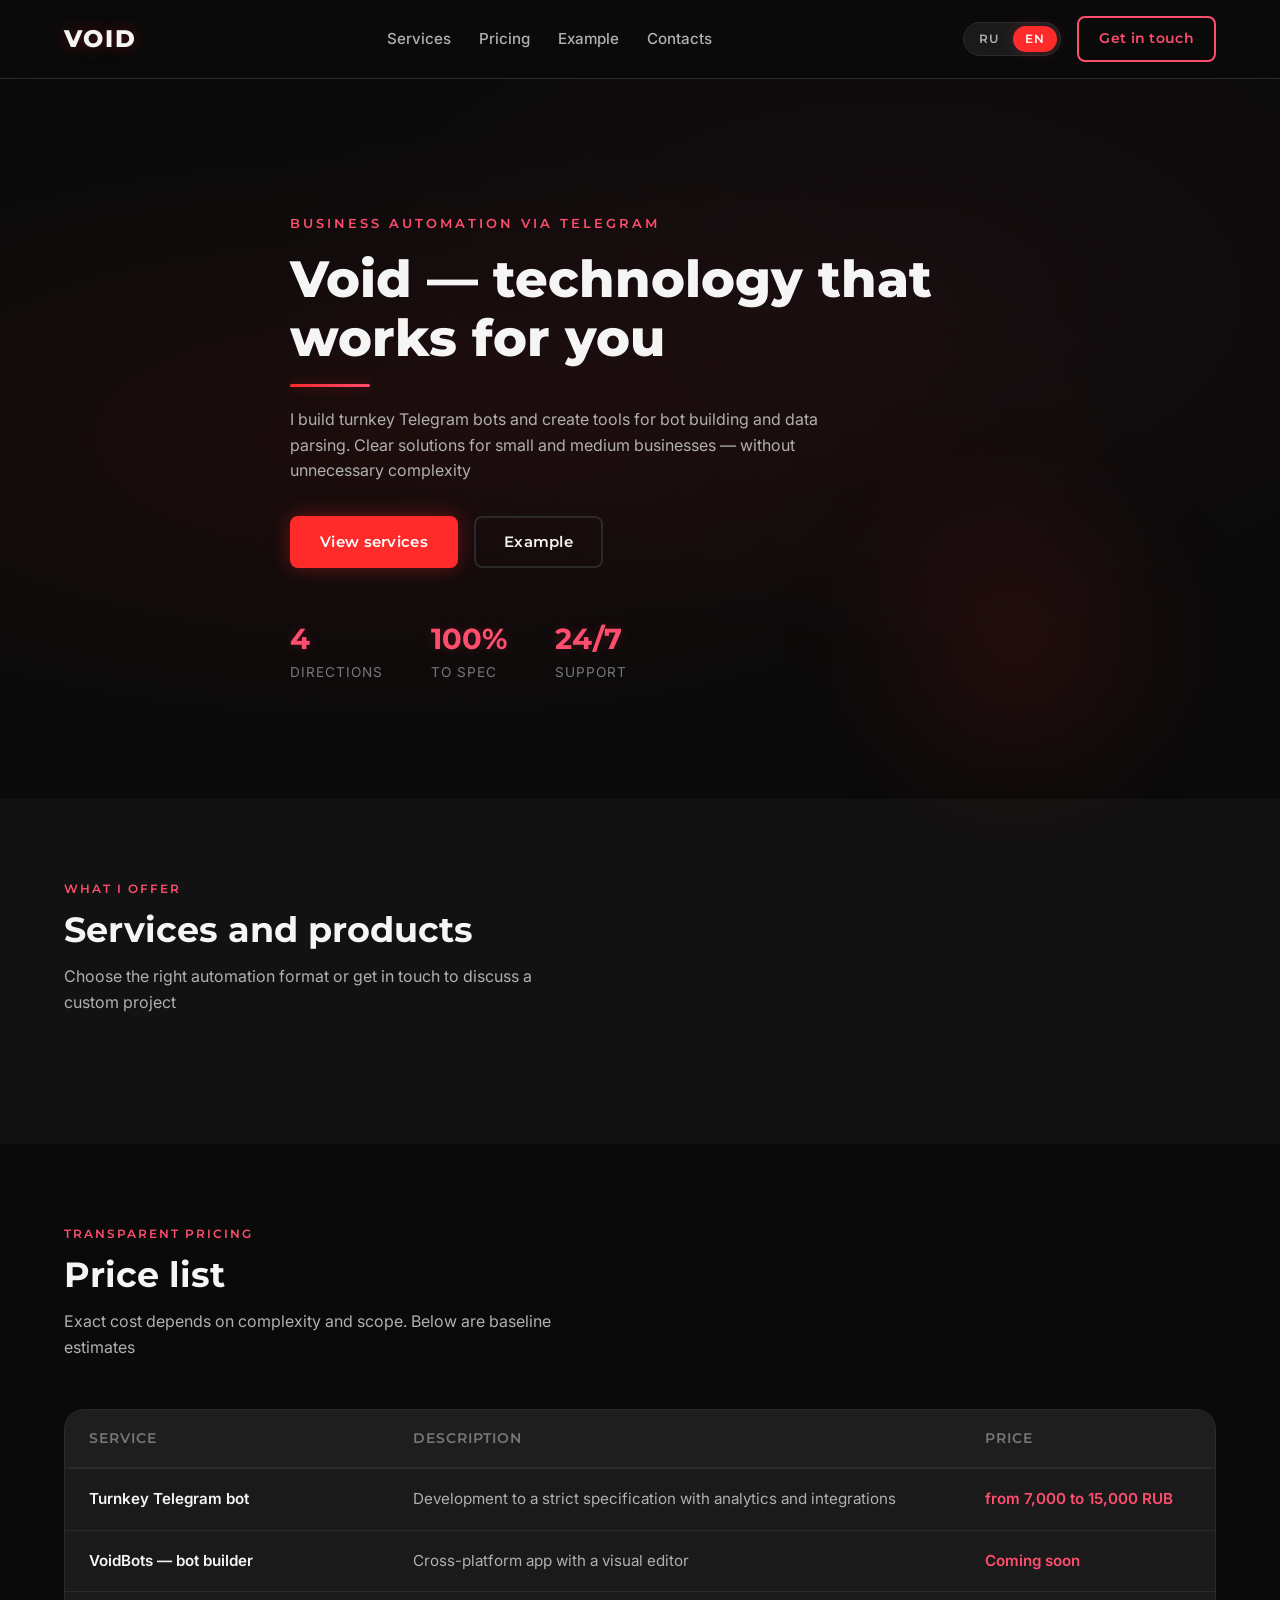
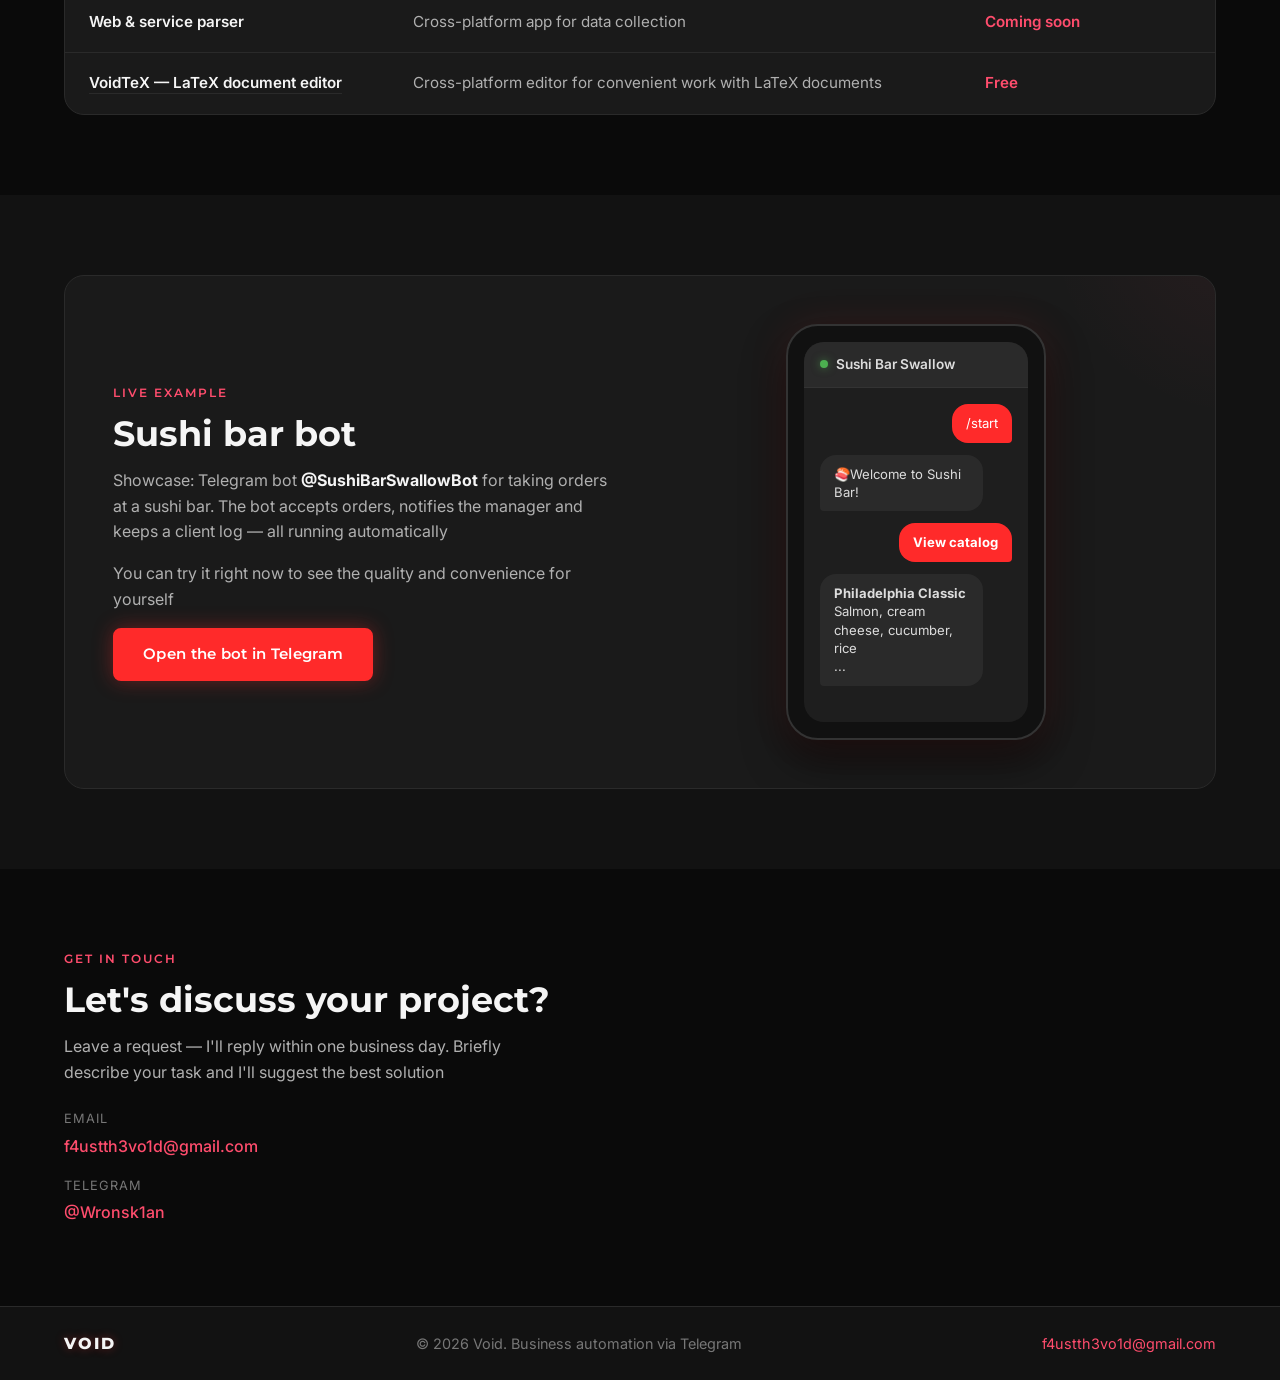
==== commit 2c8f633a: "The VoidTeX temporary page was created" ====
--- a/index.html
+++ b/index.html
@@ -107,11 +107,13 @@
                 <td data-i18n="pricing.row.parser.description">Кроссплатформенное приложение для сбора данных</td>
                 <td data-i18n="pricing.row.parser.price">Скоро</td>
               </tr>
-              <tr>
-                <td data-i18n="pricing.row.voidtex.service">VoidTeX — редактор LaTeX-документов</td>
-                <td data-i18n="pricing.row.voidtex.description">Кроссплатформенный редактор для удобной работы с LaTeX-документами</td>
-                <td data-i18n="pricing.row.voidtex.price">Бесплатно</td>
-              </tr>
+	      <tr>
+  		<td>
+    		  <a href="pages/voidtex.html" class="pricing-link" data-i18n="pricing.row.voidtex.service">VoidTeX — редактор LaTeX-документов</a>
+  		</td>
+  		<td data-i18n="pricing.row.voidtex.description">Кроссплатформенный редактор для удобной работы с LaTeX-документами</td>
+  		<td data-i18n="pricing.row.voidtex.price">Бесплатно</td>
+	      </tr>
             </tbody>
           </table>
         </div>
--- a/assets/css/styles.css
+++ b/assets/css/styles.css
@@ -199,7 +199,7 @@
 }
 
 .hero-description {
-  font-size: 1.1rem;
+!  font-size: 1.1rem;
   color: var(--text-secondary);
   margin-bottom: 32px;
   max-width: 560px;
@@ -1017,4 +1017,268 @@
     padding: 6px 9px;
     font-size: 0.68rem;
   }
+}
+/* ============================================ */
+/* Ссылки в карточках услуг и прайс-листе        */
+/* ============================================ */
+
+.service-link {
+  display: inline-block;
+  margin-top: 6px;
+  font-family: var(--font-heading);
+  font-weight: 600;
+  font-size: 0.9rem;
+  color: var(--accent-pink);
+  text-decoration: none;
+  letter-spacing: 0.3px;
+  transition: color var(--transition), text-shadow var(--transition);
+}
+
+.service-link::after {
+  content: '';
+  display: block;
+  width: 0;
+  height: 1px;
+  margin-top: 2px;
+  background: linear-gradient(90deg, var(--accent-red), var(--accent-pink));
+  box-shadow: 0 0 8px var(--accent-glow-soft);
+  transition: width var(--transition);
+}
+
+.service-link:hover {
+  color: var(--accent-red);
+  text-shadow: 0 0 10px var(--accent-glow-soft);
+}
+
+.service-link:hover::after {
+  width: 100%;
+}
+
+.pricing-link {
+  color: var(--text-primary);
+  text-decoration: none;
+  font-weight: 600;
+  position: relative;
+  transition: color var(--transition);
+}
+
+.pricing-link::after {
+  content: '';
+  position: absolute;
+  left: 0;
+  bottom: -2px;
+  width: 100%;
+  height: 1px;
+  background: var(--border-color);
+  transition: background var(--transition), box-shadow var(--transition);
+}
+
+.pricing-link:hover {
+  color: var(--accent-pink);
+}
+
+.pricing-link:hover::after {
+  background: var(--accent-pink);
+  box-shadow: 0 0 8px var(--accent-glow-soft);
+}
+
+/* ============================================ */
+/* Страница продукта (VoidTeX и будущие)        */
+/* ============================================ */
+
+.page-product {
+  background-color: var(--bg-primary);
+}
+
+.product-hero {
+  position: relative;
+  padding: 100px 0 80px;
+  background: radial-gradient(ellipse at 30% 50%, rgba(255, 42, 42, 0.08) 0%, transparent 60%),
+              radial-gradient(ellipse at 70% 30%, rgba(255, 77, 109, 0.05) 0%, transparent 50%);
+}
+
+.product-hero-content {
+  max-width: 720px;
+  position: relative;
+  z-index: 2;
+}
+
+.product-title {
+  font-family: var(--font-heading);
+  font-weight: 800;
+  font-size: 3.5rem;
+  line-height: 1.1;
+  letter-spacing: 1px;
+  margin: 16px 0 12px;
+  color: var(--text-primary);
+  text-shadow: 0 0 30px var(--accent-glow-soft);
+}
+
+.product-subtitle {
+  font-family: var(--font-heading);
+  font-weight: 600;
+  font-size: 1.3rem;
+  color: var(--accent-pink);
+  margin-bottom: 20px;
+}
+
+.product-description {
+  font-size: 1.05rem;
+  color: var(--text-secondary);
+  max-width: 600px;
+  margin-bottom: 32px;
+  line-height: 1.7;
+}
+
+.product-actions {
+  display: flex;
+  gap: 16px;
+  flex-wrap: wrap;
+}
+
+.product-features {
+  background-color: var(--bg-secondary);
+}
+
+.features-grid {
+  display: grid;
+  grid-template-columns: repeat(auto-fit, minmax(260px, 1fr));
+  gap: 24px;
+}
+
+.feature-card {
+  background-color: var(--bg-card);
+  border: 1px solid var(--border-color);
+  border-radius: var(--radius-lg);
+  padding: 28px;
+  transition: all var(--transition);
+  position: relative;
+  overflow: hidden;
+}
+
+.feature-card::before {
+  content: '';
+  position: absolute;
+  top: 0;
+  left: 0;
+  right: 0;
+  height: 3px;
+  background: linear-gradient(90deg, var(--accent-red), var(--accent-pink));
+  opacity: 0;
+  transition: opacity var(--transition);
+}
+
+.feature-card:hover {
+  border-color: var(--border-glow);
+  box-shadow: 0 0 30px var(--accent-glow-soft);
+  transform: translateY(-4px);
+}
+
+.feature-card:hover::before {
+  opacity: 1;
+}
+
+.feature-title {
+  font-family: var(--font-heading);
+  font-weight: 700;
+  font-size: 1.15rem;
+  margin-bottom: 12px;
+  color: var(--text-primary);
+}
+
+.feature-desc {
+  color: var(--text-secondary);
+  font-size: 0.95rem;
+  line-height: 1.65;
+}
+
+.product-status {
+  background-color: var(--bg-primary);
+  padding: 80px 0;
+}
+
+.status-card {
+  max-width: 640px;
+  margin: 0 auto;
+  text-align: center;
+  background-color: var(--bg-card);
+  border: 1px solid var(--border-color);
+  border-radius: var(--radius-lg);
+  padding: 48px 32px;
+  position: relative;
+  overflow: hidden;
+}
+
+.status-card::before {
+  content: '';
+  position: absolute;
+  top: 0;
+  left: 0;
+  right: 0;
+  height: 2px;
+  background: linear-gradient(90deg, transparent, var(--accent-pink), transparent);
+  animation: statusShimmer 3s ease-in-out infinite;
+}
+
+@keyframes statusShimmer {
+  0%, 100% { opacity: 0.4; }
+  50% { opacity: 1; }
+}
+
+.status-pulse {
+  display: inline-block;
+  width: 10px;
+  height: 10px;
+  border-radius: 50%;
+  background-color: var(--accent-red);
+  box-shadow: 0 0 12px var(--accent-glow);
+  margin-bottom: 20px;
+  animation: statusPulse 2s ease-in-out infinite;
+}
+
+@keyframes statusPulse {
+  0%, 100% { transform: scale(1); box-shadow: 0 0 12px var(--accent-glow); }
+  50% { transform: scale(1.3); box-shadow: 0 0 24px var(--accent-glow); }
+}
+
+.status-title {
+  font-family: var(--font-heading);
+  font-weight: 700;
+  font-size: 1.8rem;
+  margin-bottom: 12px;
+  color: var(--text-primary);
+}
+
+.status-desc {
+  color: var(--text-secondary);
+  margin-bottom: 24px;
+  font-size: 1rem;
+  line-height: 1.65;
+}
+
+@media (max-width: 768px) {
+  .product-title {
+    font-size: 2.4rem;
+  }
+  .product-subtitle {
+    font-size: 1.1rem;
+  }
+  .product-hero {
+    padding: 60px 0;
+  }
+  .status-card {
+    padding: 32px 24px;
+  }
+}
+
+@media (max-width: 480px) {
+  .product-title {
+    font-size: 2rem;
+  }
+  .product-actions {
+    flex-direction: column;
+  }
+  .product-actions .btn {
+    text-align: center;
+  }
 }
